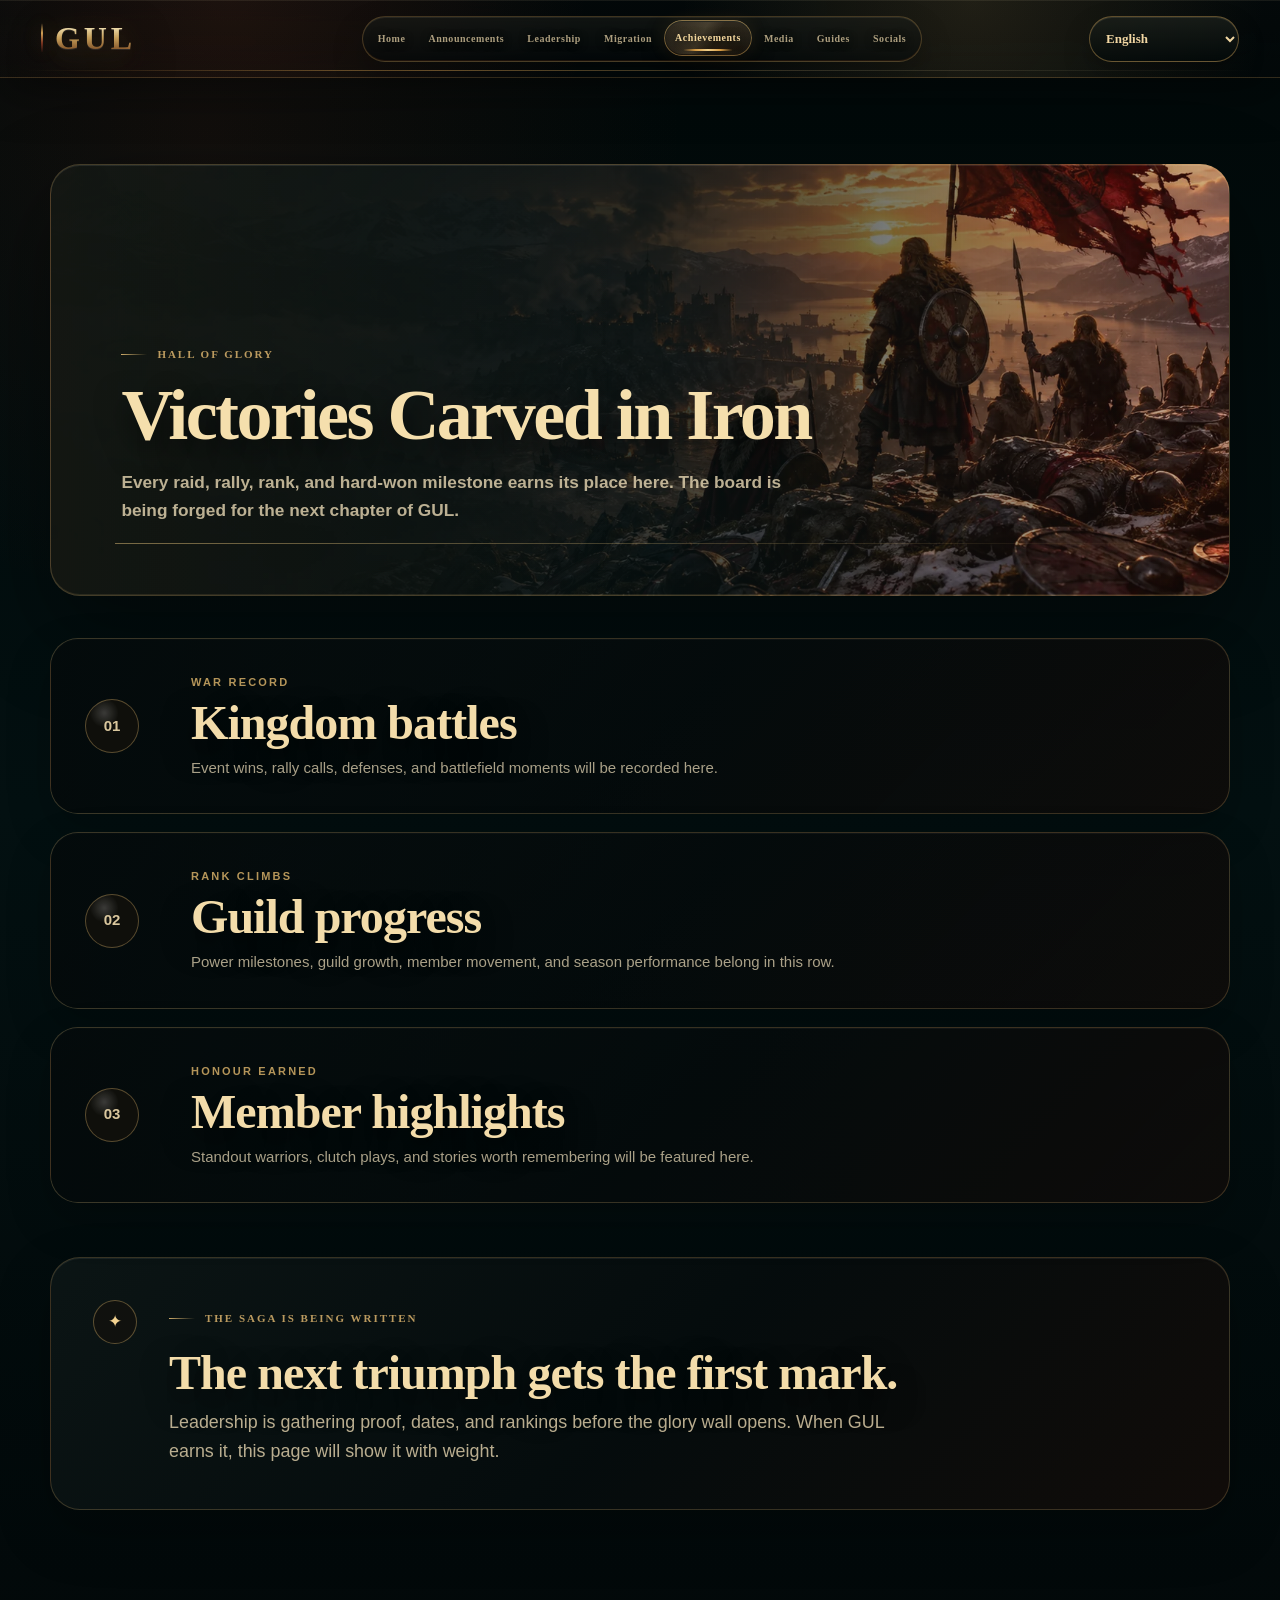
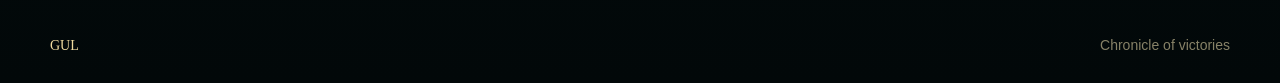
==== achievements.html @ 48e43431 "Stabilize mobile homepage hero" ====
<!doctype html>
<html lang="ru">
  <head>
    <meta charset="utf-8">
    <meta name="viewport" content="width=device-width, initial-scale=1">
    <meta name="description" content="Победы, рекорды, сезонные результаты и важные даты гильдии Viking Rise.">
    <meta property="og:title" content="Achievements | GUL">
    <meta property="og:description" content="Победы, рекорды, сезонные результаты и важные даты гильдии Viking Rise.">
    <meta property="og:type" content="website">
    <meta property="og:image" content="assets/hero-viking-guild.webp">
    <title>Achievements | GUL</title>
    <link rel="icon" type="image/png" href="assets/guild-logo-source.webp">
    <link rel="stylesheet" href="styles.css?stableMobileHero=1791286201">
  <link rel="preload" as="image" href="assets/section-achievements.webp" fetchpriority="high"><link rel="stylesheet" href="desktop-performance.css"></head>
  <body class="achievements-page"><div class="scene-loading" role="status" aria-label="Loading"><div class="loading-toast" aria-hidden="true"><div class="toast-mug mug-left"><img src="assets/viking-tankard.webp" alt="" width="100" height="100"></div><div class="toast-mug mug-right"><img src="assets/viking-tankard.webp" alt="" width="100" height="100"></div><div class="toast-foam"><i></i><i></i><i></i><i></i></div></div><strong>Pouring the ale.</strong><span class="loading-quip">Saving you a seat.</span><span class="loading-small">Preparing the hall for your arrival</span></div>
    <header class="site-header">
      <a class="brand" href="index.html"><span><strong>GUL</strong><small>Together further</small></span></a>
      <nav class="top-nav" aria-label="Основная навигация">
        <a href="index.html">Home</a>
        <a href="migration.html">Migration</a>
        <a class="active" href="achievements.html">Achievements</a>
        <a href="media.html">Media</a>
        <a href="guides.html">Guides</a>
        <a href="kingdom.html">Leadership</a>
        <a href="contacts.html">Socials</a>
      </nav>
    </header>
    <main class="page achievements-overhaul">
      <section class="achievements-hero" aria-labelledby="achievements-title">
        <div class="achievements-hero-copy">
          <span class="achievements-kicker">Hall of Glory</span>
          <h1 id="achievements-title">Victories Carved in Iron</h1>
          <p>Every raid, rally, rank, and hard-won milestone earns its place here. The board is being forged for the next chapter of GUL.</p>
        </div>
      </section>

      <section class="achievements-ledger" aria-label="Achievement categories">
        <article class="achievement-panel panel-war">
          <span class="panel-mark">01</span>
          <div>
            <p>War record</p>
            <h2>Kingdom battles</h2>
            <span>Event wins, rally calls, defenses, and battlefield moments will be recorded here.</span>
          </div>
        </article>
        <article class="achievement-panel panel-rank">
          <span class="panel-mark">02</span>
          <div>
            <p>Rank climbs</p>
            <h2>Guild progress</h2>
            <span>Power milestones, guild growth, member movement, and season performance belong in this row.</span>
          </div>
        </article>
        <article class="achievement-panel panel-honor">
          <span class="panel-mark">03</span>
          <div>
            <p>Honour earned</p>
            <h2>Member highlights</h2>
            <span>Standout warriors, clutch plays, and stories worth remembering will be featured here.</span>
          </div>
        </article>
      </section>

      <section class="achievements-coming-soon">
        <span class="glory-seal" aria-hidden="true">✦</span>
        <div>
          <p class="achievements-kicker">The saga is being written</p>
          <h2>The next triumph gets the first mark.</h2>
          <p>Leadership is gathering proof, dates, and rankings before the glory wall opens. When GUL earns it, this page will show it with weight.</p>
        </div>
      </section>
    </main>
    <footer class="site-footer"><span>GUL</span><span>Летопись побед</span></footer>
    <script src="languages.js"></script><script src="script.js?sitewideMobile=1791261601"></script>
  <script src="page-transitions.js"></script><script src="background-preload.js"></script></body>
</html>
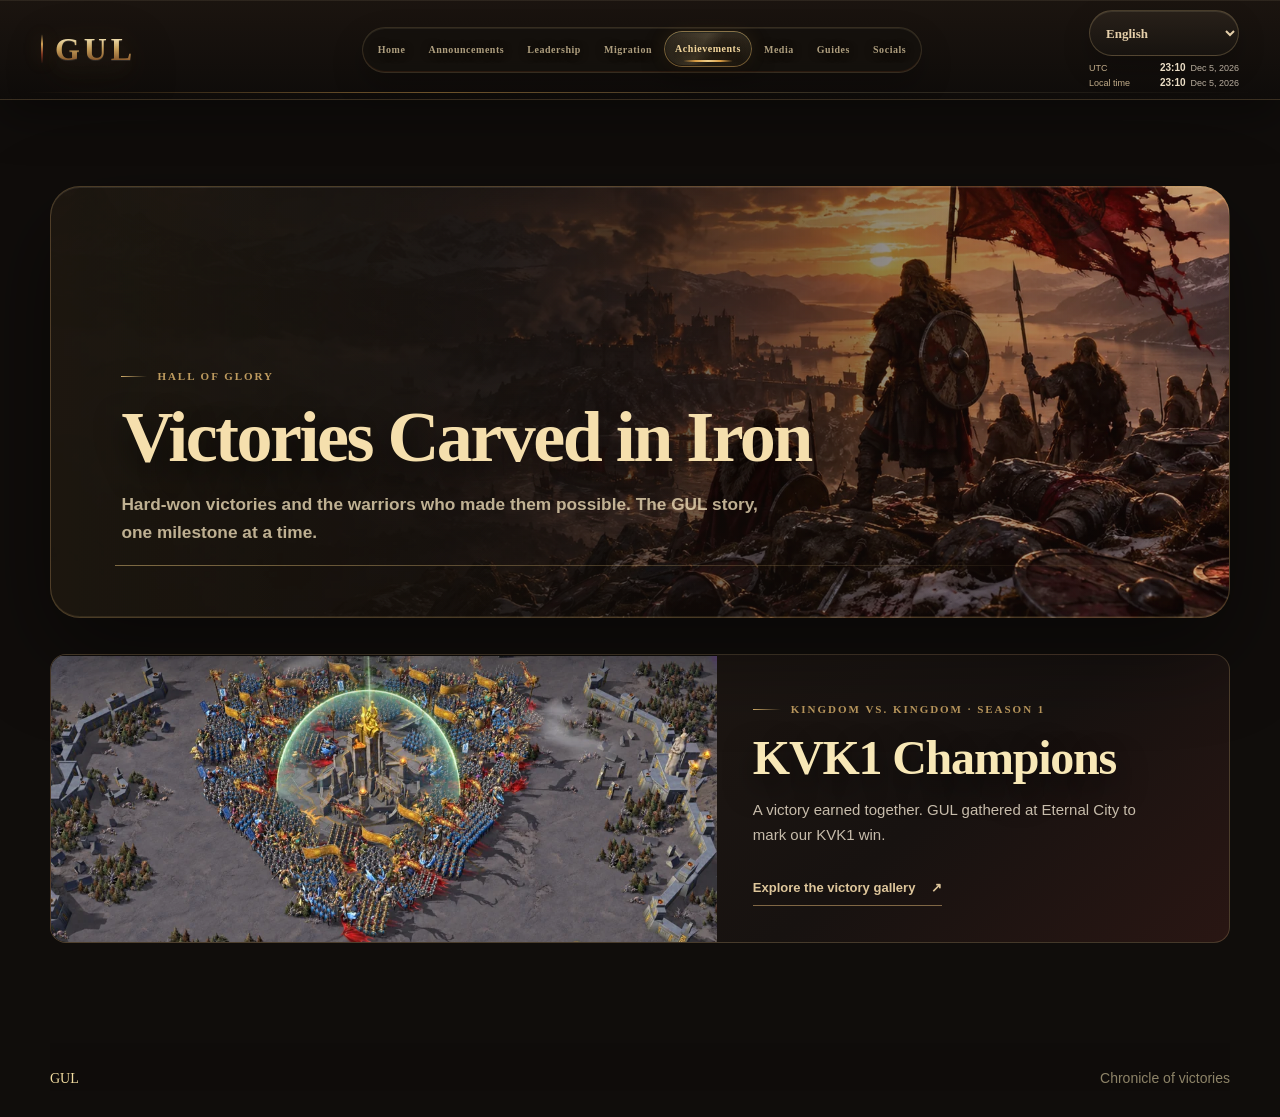
==== commit c4b51beb: "Add structured guides, KVK1 gallery, and refined guild interface" ====
--- a/achievements.html
+++ b/achievements.html
@@ -1,97 +1,52 @@
-<!doctype html>
-<html lang="ru">
-  <head>
-    <meta charset="utf-8">
-    <meta name="viewport" content="width=device-width, initial-scale=1">
-    <meta name="description" content="Победы, рекорды, сезонные результаты и важные даты гильдии Viking Rise.">
-    <meta property="og:title" content="Achievements | GUL">
-    <meta property="og:description" content="Победы, рекорды, сезонные результаты и важные даты гильдии Viking Rise.">
-    <meta property="og:type" content="website">
-    <meta property="og:image" content="assets/hero-viking-guild.webp">
-    <title>Achievements | GUL</title>
-    <link rel="icon" type="image/png" href="assets/guild-logo-source.webp">
-    <link rel="stylesheet" href="styles.css?stableMobileHero=1791286201">
-  <link rel="preload" as="image" href="assets/section-achievements.webp" fetchpriority="high"><link rel="stylesheet" href="desktop-performance.css"></head>
-  <body class="achievements-page"><div class="scene-loading" role="status" aria-label="Loading"><div class="loading-toast" aria-hidden="true"><div class="toast-mug mug-left"><img src="assets/viking-tankard.webp" alt="" width="100" height="100"></div><div class="toast-mug mug-right"><img src="assets/viking-tankard.webp" alt="" width="100" height="100"></div><div class="toast-foam"><i></i><i></i><i></i><i></i></div></div><strong>Pouring the ale.</strong><span class="loading-quip">Saving you a seat.</span><span class="loading-small">Preparing the hall for your arrival</span></div>
-    <header class="site-header">
-      <a class="brand" href="index.html"><span><strong>GUL</strong><small>Together further</small></span></a>
-      <nav class="top-nav" aria-label="Основная навигация">
-        <a href="index.html">Home</a>
-        <a href="migration.html">Migration</a>
-        <a class="active" href="achievements.html">Achievements</a>
-        <a href="media.html">Media</a>
-        <a href="guides.html">Guides</a>
-        <a href="kingdom.html">Leadership</a>
-        <a href="contacts.html">Socials</a>
-      </nav>
-    </header>
-    <main class="page achievements-overhaul">
-      <section class="achievements-hero" aria-labelledby="achievements-title">
-        <div class="achievements-hero-copy">
-          <span class="achievements-kicker">Hall of Glory</span>
-          <h1 id="achievements-title">Victories Carved in Iron</h1>
-          <p>Every raid, rally, rank, and hard-won milestone earns its place here. The board is being forged for the next chapter of GUL.</p>
-        </div>
-      </section>
-
-      <section class="achievements-ledger" aria-label="Achievement categories">
-        <article class="achievement-panel panel-war">
-          <span class="panel-mark">01</span>
-          <div>
-            <p>War record</p>
-            <h2>Kingdom battles</h2>
-            <span>Event wins, rally calls, defenses, and battlefield moments will be recorded here.</span>
-          </div>
-        </article>
-        <article class="achievement-panel panel-rank">
-          <span class="panel-mark">02</span>
-          <div>
-            <p>Rank climbs</p>
-            <h2>Guild progress</h2>
-            <span>Power milestones, guild growth, member movement, and season performance belong in this row.</span>
-          </div>
-        </article>
-        <article class="achievement-panel panel-honor">
-          <span class="panel-mark">03</span>
-          <div>
-            <p>Honour earned</p>
-            <h2>Member highlights</h2>
-            <span>Standout warriors, clutch plays, and stories worth remembering will be featured here.</span>
-          </div>
-        </article>
-      </section>
-
-      <section class="achievements-coming-soon">
-        <span class="glory-seal" aria-hidden="true">✦</span>
-        <div>
-          <p class="achievements-kicker">The saga is being written</p>
-          <h2>The next triumph gets the first mark.</h2>
-          <p>Leadership is gathering proof, dates, and rankings before the glory wall opens. When GUL earns it, this page will show it with weight.</p>
-        </div>
-      </section>
-    </main>
-    <footer class="site-footer"><span>GUL</span><span>Летопись побед</span></footer>
-    <script src="languages.js"></script><script src="script.js?sitewideMobile=1791261601"></script>
-  <script src="page-transitions.js"></script><script src="background-preload.js"></script></body>
-</html>
-
-
-
-
-
-
-
-
-
-
-
-
-
-
-
-
-
-
-
-
-
+<!doctype html>
+<html lang="ru">
+  <head>
+    <meta charset="utf-8">
+    <meta name="viewport" content="width=device-width, initial-scale=1">
+    <meta name="description" content="Победы, рекорды, сезонные результаты и важные даты гильдии Viking Rise.">
+    <meta property="og:title" content="Achievements | GUL">
+    <meta property="og:description" content="Победы, рекорды, сезонные результаты и важные даты гильдии Viking Rise.">
+    <meta property="og:type" content="website">
+    <meta property="og:image" content="assets/hero-viking-guild.webp">
+    <title>Achievements | GUL</title>
+    <link rel="icon" type="image/png" href="assets/guild-logo-source.webp">
+    <link rel="stylesheet" href="styles.css?finalHallLogo=1791290001">
+  <link rel="preload" as="image" href="assets/section-achievements.webp" fetchpriority="high"><link rel="stylesheet" href="desktop-performance.css">
+    <link rel="stylesheet" href="guild-clock-top.css?v=20261107">
+    <link rel="stylesheet" href="brand-theme.css?v=20261107">
+    <link rel="stylesheet" href="section-layout.css?v=20261107">
+    <link rel="stylesheet" href="victory-gallery.css?v=1">
+  </head>
+  <body class="achievements-page"><div class="scene-loading" role="status" aria-label="Loading"><div class="loading-toast" aria-hidden="true"><div class="toast-mug mug-left"><img src="assets/viking-tankard.webp" alt="" width="100" height="100"></div><div class="toast-mug mug-right"><img src="assets/viking-tankard.webp" alt="" width="100" height="100"></div><div class="toast-foam"><i></i><i></i><i></i><i></i></div></div><strong>Pouring the ale.</strong><span class="loading-quip">Saving you a seat.</span><span class="loading-small">Preparing the hall for your arrival</span></div>
+    <header class="site-header">
+      <a class="brand" href="index.html"><span><strong>GUL</strong><small>Together further</small></span></a>
+      <nav class="top-nav" aria-label="Основная навигация">
+        <a href="index.html">Home</a>
+        <a href="migration.html">Migration</a>
+        <a class="active" href="achievements.html">Achievements</a>
+        <a href="media.html">Media</a>
+        <a href="guides.html">Guides</a>
+        <a href="kingdom.html">Leadership</a>
+        <a href="contacts.html">Socials</a>
+      </nav>
+    </header>
+    <main class="page achievements-overhaul">
+      <section class="achievements-hero" aria-labelledby="achievements-title">
+        <div class="achievements-hero-copy">
+          <span class="achievements-kicker">Hall of Glory</span>
+          <h1 id="achievements-title">Victories Carved in Iron</h1>
+          <p>Hard-won victories and the warriors who made them possible. The GUL story, one milestone at a time.</p>
+        </div>
+      </section>
+
+      <section class="victory-achievement" id="kvk1" aria-labelledby="kvk-achievement-title">
+        <a class="victory-achievement-photo" href="media.html?album=kvk1#kvk1" aria-label="View the KVK1 victory gallery"><img src="assets/kvk1/team-05-preview.webp" alt="GUL troops gathered around Eternal City after their KVK1 win" loading="lazy" decoding="async"></a>
+        <div class="victory-achievement-copy"><span class="page-kicker">Kingdom vs. Kingdom · Season 1</span><h2 id="kvk-achievement-title">KVK1 Champions</h2><p>A victory earned together. GUL gathered at Eternal City to mark our KVK1 win.</p><a class="victory-text-link" href="media.html?album=kvk1#kvk1">Explore the victory gallery <span aria-hidden="true">↗</span></a></div>
+      </section>
+    </main>
+    <footer class="site-footer"><span>GUL</span><span>Летопись побед</span></footer>
+    <script src="languages.js"></script><script src="script.js?sitewideMobile=1791261601"></script>
+  <script src="page-transitions.js"></script><script src="background-preload.js"></script>
+    <script src="guild-clock-top.js?v=20261107" defer></script>
+  </body>
+</html>
--- a/styles.css
+++ b/styles.css
@@ -13531,4 +13531,446 @@
     top: 78% !important;
     width: min(66vw, 225px) !important;
   }
-}+}
+/* preview corrected hall mobile hero */
+@media (max-width: 760px) {
+  body.home-overhaul .harbor-hero,
+  body.home-overhaul .hero.harbor-hero,
+  body.home-overhaul:has(.harbor-hero) .hero.harbor-hero {
+    position: relative !important;
+    min-height: calc(100dvh - 132px) !important;
+    height: calc(100dvh - 132px) !important;
+    display: block !important;
+    padding: 0 !important;
+    overflow: hidden !important;
+    border-radius: 0 !important;
+    background-image:
+      linear-gradient(180deg, rgba(5, 8, 8, .06), rgba(5, 8, 8, .18) 42%, rgba(5, 8, 8, .78) 76%, rgba(5, 8, 8, .98)),
+      url("assets/leader-throne.webp") !important;
+    background-size: cover, cover !important;
+    background-position: center top, center top !important;
+    background-repeat: no-repeat !important;
+    background-color: #020707 !important;
+  }
+  body.home-overhaul .harbor-hero::before,
+  body.home-overhaul .hero.harbor-hero::before,
+  body.home-overhaul:has(.harbor-hero) .hero.harbor-hero::before {
+    content: "" !important;
+    position: absolute !important;
+    z-index: 1 !important;
+    left: 50% !important;
+    top: 30% !important;
+    width: min(82vw, 340px) !important;
+    aspect-ratio: 1 / 1 !important;
+    transform: translate(-50%, -50%) !important;
+    display: block !important;
+    background: url("assets/guild-logo-cutout.webp") center / contain no-repeat !important;
+    filter: drop-shadow(0 18px 28px rgba(0,0,0,.65)) !important;
+    opacity: .96 !important;
+    pointer-events: none !important;
+  }
+  body.home-overhaul .harbor-hero::after,
+  body.home-overhaul .hero.harbor-hero::after,
+  body.home-overhaul:has(.harbor-hero) .hero.harbor-hero::after {
+    display: none !important;
+  }
+  body.home-overhaul .harbor-hero .harbor-scene,
+  body.home-overhaul .harbor-hero .hero-content {
+    display: none !important;
+  }
+  body.home-overhaul .home-welcome-line {
+    position: absolute !important;
+    z-index: 2 !important;
+    left: 50% !important;
+    top: 57% !important;
+    width: min(84vw, 340px) !important;
+    transform: translateX(-50%) !important;
+    margin: 0 !important;
+    padding: 0 !important;
+    text-align: center !important;
+    background: transparent !important;
+    border: 0 !important;
+    box-shadow: none !important;
+  }
+  body.home-overhaul .home-welcome-line strong {
+    display: block !important;
+    max-width: 12ch !important;
+    margin: 0 auto 7px !important;
+    font-size: clamp(25px, 7.2vw, 34px) !important;
+    line-height: .94 !important;
+    letter-spacing: .02em !important;
+    text-shadow: 0 10px 24px rgba(0,0,0,.82) !important;
+  }
+  body.home-overhaul .home-welcome-line span {
+    display: block !important;
+    max-width: 30ch !important;
+    margin: 0 auto !important;
+    font-size: 10px !important;
+    line-height: 1.32 !important;
+    letter-spacing: .10em !important;
+    text-shadow: 0 8px 18px rgba(0,0,0,.82) !important;
+  }
+  body.home-overhaul .home-scroll-cue {
+    position: absolute !important;
+    z-index: 3 !important;
+    left: 50% !important;
+    top: 74% !important;
+    width: min(58vw, 215px) !important;
+    min-height: 62px !important;
+    transform: translateX(-50%) !important;
+    margin: 0 !important;
+    display: grid !important;
+    place-items: center !important;
+    border-radius: 24px !important;
+    background: rgba(5, 12, 12, .58) !important;
+    border: 1px solid rgba(216,174,88,.34) !important;
+    backdrop-filter: blur(6px) !important;
+  }
+  body.home-overhaul .home-scroll-cue span {
+    display: block !important;
+    font-size: 10px !important;
+    letter-spacing: .16em !important;
+    text-align: center !important;
+  }
+}
+@media (max-width: 430px) {
+  body.home-overhaul .harbor-hero,
+  body.home-overhaul .hero.harbor-hero,
+  body.home-overhaul:has(.harbor-hero) .hero.harbor-hero {
+    min-height: calc(100dvh - 128px) !important;
+    height: calc(100dvh - 128px) !important;
+    background-position: center top, center top !important;
+  }
+  body.home-overhaul .harbor-hero::before,
+  body.home-overhaul .hero.harbor-hero::before,
+  body.home-overhaul:has(.harbor-hero) .hero.harbor-hero::before {
+    top: 30% !important;
+    width: min(86vw, 320px) !important;
+  }
+  body.home-overhaul .home-welcome-line {
+    top: 57% !important;
+  }
+  body.home-overhaul .home-welcome-line strong {
+    font-size: clamp(24px, 6.8vw, 31px) !important;
+  }
+  body.home-overhaul .home-scroll-cue {
+    top: 74.5% !important;
+    width: min(62vw, 210px) !important;
+  }
+}
+/* preview final hall logo mobile layout */
+@media (max-width: 760px) {
+  body.home-overhaul .harbor-hero,
+  body.home-overhaul .hero.harbor-hero,
+  body.home-overhaul:has(.harbor-hero) .hero.harbor-hero {
+    position: relative !important;
+    height: calc(100dvh - 132px) !important;
+    min-height: calc(100dvh - 132px) !important;
+    display: block !important;
+    padding: 0 !important;
+    overflow: hidden !important;
+    border-radius: 0 !important;
+    background-image:
+      linear-gradient(180deg, rgba(4,7,7,.04), rgba(4,7,7,.12) 42%, rgba(4,7,7,.70) 72%, rgba(4,7,7,.98) 100%),
+      url("assets/leader-throne.webp") !important;
+    background-size: cover, cover !important;
+    background-position: center top, center top !important;
+    background-repeat: no-repeat !important;
+    background-color: #020707 !important;
+  }
+  body.home-overhaul .harbor-hero::before,
+  body.home-overhaul .harbor-hero::after,
+  body.home-overhaul .hero.harbor-hero::before,
+  body.home-overhaul .hero.harbor-hero::after,
+  body.home-overhaul:has(.harbor-hero) .hero.harbor-hero::before,
+  body.home-overhaul:has(.harbor-hero) .hero.harbor-hero::after {
+    display: none !important;
+  }
+  body.home-overhaul .harbor-hero .harbor-scene {
+    display: none !important;
+  }
+  body.home-overhaul .harbor-hero .hero-content,
+  body.home-overhaul:has(.harbor-hero) .hero-content {
+    display: block !important;
+    position: absolute !important;
+    z-index: 2 !important;
+    left: 50% !important;
+    top: 30% !important;
+    width: min(88vw, 360px) !important;
+    max-width: 360px !important;
+    transform: translate(-50%, -50%) !important;
+    margin: 0 !important;
+    padding: 0 !important;
+    background: transparent !important;
+    border: 0 !important;
+    box-shadow: none !important;
+    backdrop-filter: none !important;
+  }
+  body.home-overhaul .home-crest-mark,
+  body.home-overhaul .home-crest-mark.cinematic-home-mark {
+    display: block !important;
+    width: 100% !important;
+    margin: 0 auto !important;
+    padding: 0 !important;
+    background: transparent !important;
+    border: 0 !important;
+    box-shadow: none !important;
+  }
+  body.home-overhaul .home-crest-mark::before,
+  body.home-overhaul .home-crest-mark::after,
+  body.home-overhaul .home-crest-mark.cinematic-home-mark::before,
+  body.home-overhaul .home-crest-mark.cinematic-home-mark::after {
+    display: none !important;
+  }
+  body.home-overhaul .home-crest-mark img,
+  body.home-overhaul .home-crest-mark.cinematic-home-mark img {
+    display: block !important;
+    width: 100% !important;
+    height: auto !important;
+    object-fit: contain !important;
+    filter: drop-shadow(0 18px 28px rgba(0,0,0,.68)) !important;
+  }
+  body.home-overhaul .harbor-hero .hero-actions,
+  body.home-overhaul:has(.harbor-hero) .hero-actions {
+    display: none !important;
+  }
+  body.home-overhaul .home-welcome-line {
+    position: absolute !important;
+    z-index: 3 !important;
+    left: 50% !important;
+    top: 58% !important;
+    width: min(84vw, 340px) !important;
+    transform: translateX(-50%) !important;
+    margin: 0 !important;
+    padding: 0 !important;
+    text-align: center !important;
+    background: transparent !important;
+    border: 0 !important;
+    box-shadow: none !important;
+  }
+  body.home-overhaul .home-welcome-line strong {
+    display: block !important;
+    max-width: 12ch !important;
+    margin: 0 auto 8px !important;
+    font-size: clamp(24px, 7vw, 33px) !important;
+    line-height: .94 !important;
+    letter-spacing: .02em !important;
+    text-shadow: 0 10px 24px rgba(0,0,0,.84) !important;
+  }
+  body.home-overhaul .home-welcome-line span {
+    display: block !important;
+    max-width: 31ch !important;
+    margin: 0 auto !important;
+    font-size: 10px !important;
+    line-height: 1.35 !important;
+    letter-spacing: .10em !important;
+    text-shadow: 0 8px 18px rgba(0,0,0,.84) !important;
+  }
+  body.home-overhaul .home-scroll-cue {
+    position: absolute !important;
+    z-index: 4 !important;
+    left: 50% !important;
+    top: 78% !important;
+    width: min(58vw, 220px) !important;
+    min-height: 62px !important;
+    transform: translateX(-50%) !important;
+    margin: 0 !important;
+    display: grid !important;
+    place-items: center !important;
+    border-radius: 24px !important;
+    background: rgba(5, 12, 12, .58) !important;
+    border: 1px solid rgba(216,174,88,.34) !important;
+    backdrop-filter: blur(6px) !important;
+  }
+  body.home-overhaul .home-scroll-cue span {
+    display: block !important;
+    font-size: 10px !important;
+    letter-spacing: .16em !important;
+    text-align: center !important;
+  }
+}
+@media (max-width: 430px) {
+  body.home-overhaul .harbor-hero,
+  body.home-overhaul .hero.harbor-hero,
+  body.home-overhaul:has(.harbor-hero) .hero.harbor-hero {
+    height: calc(100dvh - 128px) !important;
+    min-height: calc(100dvh - 128px) !important;
+    background-position: center top, center top !important;
+  }
+  body.home-overhaul .harbor-hero .hero-content,
+  body.home-overhaul:has(.harbor-hero) .hero-content {
+    top: 30% !important;
+    width: min(90vw, 345px) !important;
+  }
+  body.home-overhaul .home-welcome-line {
+    top: 58.5% !important;
+  }
+  body.home-overhaul .home-welcome-line strong {
+    font-size: clamp(23px, 6.6vw, 30px) !important;
+    margin-bottom: 7px !important;
+  }
+  body.home-overhaul .home-welcome-line span {
+    font-size: 9.5px !important;
+  }
+  body.home-overhaul .home-scroll-cue {
+    top: 79% !important;
+    width: min(62vw, 215px) !important;
+  }
+}
+/* preview welcome warriors mobile spacing */
+@media (max-width: 760px) {
+  body.home-overhaul .harbor-hero .hero-content,
+  body.home-overhaul:has(.harbor-hero) .hero-content {
+    top: 27% !important;
+    width: min(82vw, 330px) !important;
+    max-width: 330px !important;
+  }
+
+  body.home-overhaul .home-welcome-line {
+    top: 57% !important;
+    width: min(82vw, 330px) !important;
+  }
+
+  body.home-overhaul .home-welcome-line strong {
+    max-width: 13ch !important;
+    margin-bottom: 9px !important;
+    font-size: clamp(22px, 6.2vw, 29px) !important;
+    line-height: 1 !important;
+    letter-spacing: .025em !important;
+  }
+
+  body.home-overhaul .home-welcome-line span {
+    max-width: 29ch !important;
+    font-size: 9.5px !important;
+    line-height: 1.42 !important;
+    letter-spacing: .075em !important;
+  }
+
+  body.home-overhaul .home-scroll-cue {
+    top: auto !important;
+    bottom: clamp(24px, 5.8vh, 48px) !important;
+    width: min(58vw, 210px) !important;
+    min-height: 58px !important;
+    display: grid !important;
+    place-items: center !important;
+    padding: 10px 18px !important;
+  }
+
+  body.home-overhaul .home-scroll-cue span {
+    font-size: 10px !important;
+    letter-spacing: .18em !important;
+    line-height: 1 !important;
+  }
+}
+
+@media (max-width: 430px) {
+  body.home-overhaul .harbor-hero .hero-content,
+  body.home-overhaul:has(.harbor-hero) .hero-content {
+    top: 26.5% !important;
+    width: min(84vw, 320px) !important;
+  }
+
+  body.home-overhaul .home-welcome-line {
+    top: 56.5% !important;
+  }
+
+  body.home-overhaul .home-welcome-line strong {
+    font-size: clamp(21px, 5.9vw, 27px) !important;
+  }
+
+  body.home-overhaul .home-welcome-line span {
+    font-size: 9px !important;
+    max-width: 28ch !important;
+  }
+
+  body.home-overhaul .home-scroll-cue {
+    bottom: clamp(22px, 5vh, 42px) !important;
+    width: min(60vw, 205px) !important;
+    min-height: 56px !important;
+  }
+}
+
+/* preview text-only enter hall rune */
+@media (max-width: 760px) {
+  body.home-overhaul .home-scroll-cue {
+    top: auto !important;
+    bottom: clamp(24px, 5.6vh, 46px) !important;
+    width: auto !important;
+    min-width: 0 !important;
+    min-height: 0 !important;
+    display: inline-grid !important;
+    place-items: center !important;
+    gap: 10px !important;
+    padding: 0 !important;
+    color: #f7e6b8 !important;
+    border: 0 !important;
+    border-radius: 0 !important;
+    background: transparent !important;
+    box-shadow: none !important;
+    outline: 0 !important;
+    backdrop-filter: none !important;
+    -webkit-backdrop-filter: none !important;
+    text-decoration: none !important;
+  }
+
+  body.home-overhaul .home-scroll-cue::before,
+  body.home-overhaul .home-scroll-cue::after {
+    content: "" !important;
+    display: block !important;
+    pointer-events: none !important;
+  }
+
+  body.home-overhaul .home-scroll-cue::before {
+    width: 92px !important;
+    height: 1px !important;
+    background: linear-gradient(90deg, transparent, rgba(247, 222, 150, .78), transparent) !important;
+    animation: enterHallRunePulse 1.7s ease-in-out infinite !important;
+  }
+
+  body.home-overhaul .home-scroll-cue span {
+    display: block !important;
+    color: #f7e6b8 !important;
+    font-size: 11px !important;
+    font-weight: 900 !important;
+    letter-spacing: .22em !important;
+    line-height: 1 !important;
+    text-align: center !important;
+    text-transform: uppercase !important;
+    text-shadow: 0 0 14px rgba(246, 199, 91, .28), 0 8px 18px rgba(0,0,0,.85) !important;
+  }
+
+  body.home-overhaul .home-scroll-cue i {
+    display: block !important;
+    width: 34px !important;
+    height: 34px !important;
+    margin: 0 auto !important;
+    border: 1px solid rgba(247, 222, 150, .38) !important;
+    border-radius: 50% !important;
+    background: radial-gradient(circle, rgba(247, 222, 150, .28), rgba(247, 222, 150, .04) 54%, transparent 68%) !important;
+    box-shadow: 0 0 18px rgba(246, 199, 91, .2), inset 0 0 14px rgba(246, 199, 91, .16) !important;
+    animation: enterHallRuneBlink 1.2s ease-in-out infinite !important;
+  }
+
+  body.home-overhaul .home-scroll-cue i::before {
+    content: "ᚱ" !important;
+    display: grid !important;
+    place-items: center !important;
+    width: 100% !important;
+    height: 100% !important;
+    color: #f7df96 !important;
+    font-family: var(--font-display) !important;
+    font-size: 18px !important;
+    line-height: 1 !important;
+    text-shadow: 0 0 12px rgba(246, 199, 91, .48) !important;
+  }
+}
+
+@keyframes enterHallRuneBlink {
+  0%, 100% { opacity: .46; transform: scale(.96); }
+  50% { opacity: 1; transform: scale(1.05); }
+}
+
+@keyframes enterHallRunePulse {
+  0%, 100% { opacity: .28; transform: scaleX(.72); }
+  50% { opacity: .92; transform: scaleX(1); }
+}
--- a/guild-clock-top.css
+++ b/guild-clock-top.css
@@ -0,0 +1,8 @@
+body:not(.language-gate) .site-header .language-switcher { display:flex !important; flex-direction:column !important; gap:6px !important; align-items:stretch; }
+.site-header .guild-clock { position:relative; width:100%; padding:0; margin:0; color:#e4d3b4; background:none; border:0; box-shadow:none; }
+.guild-clock-inner,.guild-clock-times { display:grid; width:100%; gap:3px; padding:0; margin:0; border:0; background:none; box-shadow:none; }
+.guild-clock-face { display:grid; grid-template-columns:1fr auto auto; gap:5px; align-items:baseline; }
+.guild-clock-label { color:#c2ad8a; font:500 9px "Segoe UI",Arial,sans-serif; white-space:nowrap; }
+.guild-clock-face [data-clock-value] { font:600 10px "Segoe UI",Arial,sans-serif; font-variant-numeric:tabular-nums; color:#ecdfc7; line-height:1.2; }
+.guild-clock-face .guild-clock-date { font:9px "Segoe UI",Arial,sans-serif; color:#b8ad9e; white-space:nowrap; }
+@media(max-width:600px) { .site-header .guild-clock { min-width:150px; } }
--- a/brand-theme.css
+++ b/brand-theme.css
@@ -0,0 +1,47 @@
+/* The hall sets the palette: smoke-dark timber, aged gold, and a quiet red undertone. */
+:root { --night:#100d0b; --deep:#1c1511; --panel:rgba(29,22,18,.94); --panel-solid:#211914; --line:rgba(194,164,113,.17); --line-strong:rgba(205,176,126,.36); --gold:#c2a16a; --gold-soft:#e5d0a6; }
+body { isolation:isolate; }
+body:not(.has-language-gate),body.home-overhaul:not(.has-language-gate) { background:#100d0b !important; background-color:#100d0b !important; }
+body:not(.has-language-gate)::before { background:url("assets/leader-throne.webp") center 35% / cover no-repeat !important; opacity:.27 !important; filter:saturate(.45) blur(5px) !important; transform:scale(1.03); }
+body:not(.has-language-gate)::after { background:radial-gradient(ellipse at 85% 5%,rgba(91,34,29,.14),transparent 52%),linear-gradient(90deg,rgba(13,10,8,.86),rgba(13,10,8,.65) 50%,rgba(13,10,8,.88)) !important; }
+body:not(.language-gate) .site-header { background:linear-gradient(180deg,rgba(28,21,16,.97),rgba(15,12,10,.97)) !important; border-color:rgba(197,169,117,.18) !important; backdrop-filter:blur(16px); }
+body:not(.language-gate) .top-nav { background:rgba(21,17,14,.85) !important; border-color:rgba(197,169,117,.19) !important; }
+body:not(.language-gate) .site-header select { background:linear-gradient(180deg,#282019,#17130f) !important; border-color:rgba(197,169,117,.28) !important; color:#e5cfaa !important; }
+body:not(.language-gate) .site-header select option { background:#1c1712; color:#e5cfaa; }
+body .site-footer { background:rgba(15,12,10,.8) !important; border-color:rgba(197,169,117,.13) !important; }
+.guide-hub,.guide-detail { --guide-surface:#1b1511; --guide-border:rgba(190,157,105,.2); --guide-text:#e9e2d8; --guide-muted:#bcb3a6; --guide-accent:#ddc79f; }
+body .guide-hub .hub-category { background:linear-gradient(140deg,rgba(47,35,25,.75),rgba(23,18,15,.96) 65%,rgba(47,23,21,.6)); border-color:rgba(197,169,117,.2); border-top-color:rgba(218,191,143,.3); border-radius:8px; box-shadow:inset 0 1px 0 rgba(255,236,194,.035),0 8px 24px rgba(10,7,5,.18); }
+body .guide-hub .hub-category:hover,body .guide-hub .hub-category[aria-expanded="true"] { background:linear-gradient(140deg,rgba(57,42,28,.82),rgba(28,21,17,.97) 65%,rgba(56,27,23,.68)); border-color:rgba(205,173,116,.48); }
+body .guide-hub .hub-category strong { font-size:22px; font-weight:600; letter-spacing:.005em; }
+body .guide-hub .hub-category .category-arrow { color:#aa8d5f; font-size:24px; }
+body .guide-hub .hub-heading { display:block !important; width:auto !important; padding:0 !important; background:none !important; }
+body .guide-hub .hub-heading p { font-size:16px; }
+body .guide-detail .guide-article { background:linear-gradient(140deg,rgba(31,24,18,.97),rgba(20,16,13,.97)); border-top-color:rgba(218,191,143,.24); box-shadow:0 16px 48px rgba(9,6,4,.18); }
+body .guide-detail .guide-image-card,body .guide-detail .build-card { background:linear-gradient(135deg,#261d16,#191410); border-color:rgba(194,164,113,.21); }
+body .guide-detail .guide-stats,body .guide-detail .guide-calculator-result { background:linear-gradient(140deg,#30231a,#1b1511); border-color:rgba(194,164,113,.3); }
+body .guide-hub .guide-field input,body .guide-detail .guide-field input,body .guide-detail .guide-field select { background:rgba(17,14,11,.85); border-color:rgba(190,163,117,.36); color:#e9e0d2; box-shadow:inset 0 1px 4px rgba(7,5,3,.24); }
+body .guide-detail .guide-field option { background:#1c1712; }
+body .guide-detail .guide-table thead th { background:#30251c; }
+body .guide-detail .guide-table tbody th,body .guide-detail .guide-table td { border-color:rgba(190,157,105,.17); }
+body .guide-detail .guide-button,body .guide-hub .guide-button,.guide-image-viewer .guide-button { background:linear-gradient(180deg,#382b1d,#261d16); border-color:rgba(194,164,113,.48); color:#e7d2ab; }
+body .guide-detail .guide-button:hover,body .guide-hub .guide-button:hover { background:#423020; }
+.guide-image-viewer { background:#1b1511; }
+body .hub-topic { border-color:rgba(194,164,113,.18); }
+body .wishlist-rating,body .gear-stat-card .gear-meta,body .build-use,body .build-card h4 { color:#c4b8a6; }
+body .guide-image-card img { background:#100d0b; }
+body .migration-panel,body .migration-application-card,body .leadership-note,body .officer-card,body .media-note,body .social-card { background-color:#211914 !important; }
+body:not(.has-language-gate) :is(.achievement-panel,.achievements-coming-soon,.migration-panel,.migration-steps,.migration-application-card,.leadership-note,.officer-card,.media-note) {
+  background:linear-gradient(140deg,rgba(43,32,23,.96),rgba(21,17,14,.98) 72%,rgba(42,21,19,.94)) !important;
+  border-color:rgba(197,169,117,.22) !important;
+  box-shadow:inset 0 1px 0 rgba(247,223,175,.035),0 12px 32px rgba(7,5,3,.16) !important;
+}
+/* Carry the hall's warm shadow treatment through every page opening. */
+body:not(.has-language-gate) :is(.announcement-hero,.leadership-hero,.migration-hero,.achievements-hero,.media-hero,.socials-hero) {
+  background:linear-gradient(90deg,rgba(16,12,9,.94),rgba(19,13,10,.68) 48%,rgba(44,19,16,.24)),var(--inner-backdrop) center / cover no-repeat !important;
+  background-color:#100d0b !important;
+}
+body:not(.has-language-gate) main.page :is(.war-dispatch,.notice-panel,.r5-command-card,.social-card,.media-tile):nth-child(n) {
+  background:linear-gradient(140deg,rgba(43,32,23,.96),rgba(21,17,14,.98) 72%,rgba(42,21,19,.94)) !important;
+  background-color:#211914 !important;
+  border-color:rgba(197,169,117,.22) !important;
+}
--- a/section-layout.css
+++ b/section-layout.css
@@ -0,0 +1,50 @@
+/* Match the established page width of Announcements, Leadership and Migration. */
+body:not(.language-gate) main.page:is(.achievements-overhaul,.media-overhaul,.guide-hub,.guide-detail,.socials-overhaul) {
+  width:min(1180px,calc(100% - 48px)) !important;
+  max-width:1180px !important;
+  margin-left:auto !important;
+  margin-right:auto !important;
+  padding-left:0 !important;
+  padding-right:0 !important;
+}
+body:not(.language-gate) :is(.achievements-overhaul,.media-overhaul,.socials-overhaul) > :is(.achievements-ledger,.media-board,.socials-grid) { margin-top:32px !important; gap:26px !important; }
+body:not(.language-gate) :is(.achievement-panel,.social-card,.media-tile) { padding:32px !important; }
+body:not(.language-gate) :is(.achievements-coming-soon,.media-note) { margin-top:32px !important; padding:28px 32px !important; }
+body:not(.language-gate) .guide-hub .guide-directory-hero {
+  position:relative;
+  display:flex !important;
+  flex-direction:column !important;
+  justify-content:center !important;
+  align-items:flex-start !important;
+  width:100% !important;
+  min-height:380px;
+  padding:clamp(36px,5vw,64px) !important;
+  margin:0 0 34px !important;
+  overflow:hidden;
+  border:1px solid rgba(197,169,117,.3);
+  border-radius:28px !important;
+  background:linear-gradient(90deg,rgba(16,12,9,.94),rgba(19,13,10,.68) 48%,rgba(22,13,10,.12)),url("assets/section-guides.webp") center / cover no-repeat !important;
+  box-shadow:inset 0 1px 0 rgba(241,218,169,.06),0 20px 54px rgba(7,5,3,.22);
+}
+body:not(.language-gate) .guide-hub .guide-directory-hero .page-kicker { margin:0 0 22px !important; }
+body:not(.language-gate) .guide-hub .guide-directory-hero h1 { max-width:760px; margin:0 0 22px !important; font-family:Georgia,"Times New Roman",serif !important; font-weight:700 !important; font-size:clamp(46px,6.1vw,76px) !important; line-height:.94 !important; letter-spacing:-.035em !important; color:#ead6ad; }
+body:not(.language-gate) .guide-hub .guide-directory-hero p { margin:0 !important; max-width:48ch; font-family:"Trebuchet MS","Segoe UI",Arial,sans-serif !important; font-size:15px !important; font-weight:650 !important; color:#ded2bd; line-height:1.6; }
+body:not(.language-gate) .guide-hub #guide-app { margin-top:0; }
+@media(max-width:900px) {
+  body:not(.language-gate) main.page:is(.achievements-overhaul,.media-overhaul,.guide-hub,.guide-detail,.socials-overhaul) { width:calc(100% - 32px) !important; }
+  body:not(.language-gate) :is(.achievement-panel,.social-card,.media-tile) { padding:26px !important; }
+}
+@media(max-width:600px) {
+  body:not(.language-gate) main.page:is(.achievements-overhaul,.media-overhaul,.guide-hub,.guide-detail,.socials-overhaul) { width:calc(100% - 28px) !important; }
+  body:not(.language-gate) .guide-hub .guide-directory-hero {
+    min-height:340px;
+    justify-content:flex-end !important;
+    padding:190px 24px 30px !important;
+    border-radius:22px !important;
+    background:linear-gradient(180deg,rgba(16,12,9,.04),rgba(16,12,9,.3) 42%,rgba(16,12,9,.96) 83%),url("assets/section-guides.webp") center top / cover no-repeat !important;
+  }
+  body:not(.language-gate) .guide-hub .guide-directory-hero .page-kicker { margin-bottom:18px !important; }
+  body:not(.language-gate) .guide-hub .guide-directory-hero h1 { font-size:36px !important; margin-bottom:18px !important; }
+  body:not(.language-gate) :is(.achievement-panel,.social-card,.media-tile) { padding:24px !important; }
+  body:not(.language-gate) :is(.achievements-coming-soon,.media-note) { padding:24px !important; }
+}
--- a/victory-gallery.css
+++ b/victory-gallery.css
@@ -0,0 +1,51 @@
+.victory-album { margin-top:48px; scroll-margin-top:110px; }
+.victory-browser { margin-top:36px; scroll-margin-top:110px; }
+body [data-media-view][hidden] { display:none !important; }
+.victory-browser > h2 { color:#ead6ad; font:700 38px Georgia,serif; margin:24px 0; }
+body .victory-collection { display:block; padding:32px; border:1px solid #80674577; border-radius:12px; background:linear-gradient(140deg,#261d16,#171210 70%,#291613); color:#ead6ad; text-decoration:none; }
+.victory-collection h2 { font:700 clamp(28px,4vw,44px)/1.1 Georgia,serif; letter-spacing:-.025em; margin:16px 0; }
+.victory-collection p { color:#c7bcab; font:15px/1.7 "Trebuchet MS",sans-serif; }
+body .victory-collection:hover { border-color:#c2a16a; }
+body .victory-album-cover { display:grid; grid-template-columns:1.4fr 1fr; gap:32px; align-items:center; padding:0; overflow:hidden; }
+.victory-album-cover img { display:block; width:100%; height:auto; }
+.victory-album-cover > div { padding:28px 28px 28px 0; }
+.victory-album > .victory-text-link { margin-bottom:24px; }
+.victory-album-heading { display:flex; justify-content:space-between; align-items:flex-end; gap:24px; margin-bottom:28px; }
+.victory-album-heading h2,.victory-achievement h2 { margin:14px 0; font:700 clamp(30px,4vw,48px)/1.04 Georgia,"Times New Roman",serif; letter-spacing:-.025em; color:#ead6ad; }
+.victory-album-heading p,.victory-achievement-copy p { margin:0; max-width:48ch; color:#c7bcab; font:15px/1.7 "Trebuchet MS","Segoe UI",sans-serif; }
+body .victory-text-link { display:inline-flex; align-items:center; gap:16px; padding:8px 0; color:#dec69b; border-bottom:1px solid #806745; font:600 13px/1.5 "Segoe UI",Arial,sans-serif; text-decoration:none; }
+body .victory-text-link:hover { color:#fff0ce; border-color:#dec69b; }
+.victory-photo-grid { display:grid; grid-template-columns:repeat(2,minmax(0,1fr)); gap:28px; }
+.victory-photo { margin:0; min-width:0; }
+.victory-photo-featured { grid-column:1 / -1; }
+.victory-photo a { position:relative; display:block; overflow:hidden; border:1px solid rgba(197,169,117,.27); border-radius:12px; background:#100d0b; }
+.victory-photo img { display:block; width:100%; height:auto; aspect-ratio:1.75; object-fit:contain; }
+.victory-photo-featured img { aspect-ratio:2.327; }
+.victory-photo-open { position:absolute; right:14px; bottom:14px; padding:7px 10px; border:1px solid #9a805255; border-radius:4px; background:#100d0be8; color:#ead6ad; font:11px "Segoe UI",Arial,sans-serif; }
+.victory-photo a:hover { border-color:#bd9a60; }
+.victory-photo a:focus-visible,.victory-text-link:focus-visible { outline:2px solid #e5c58b; outline-offset:5px; }
+.victory-photo figcaption { display:flex; justify-content:space-between; gap:16px; padding:12px 0 0; color:#d4c6ae; font:14px/1.5 "Segoe UI",Arial,sans-serif; }
+.victory-photo-number { color:#9d8a6e; font-size:11px; letter-spacing:.08em; }
+.victory-retouch-note { margin-top:28px; color:#a99a84; font:11px/1.6 "Segoe UI",Arial,sans-serif; }
+.victory-achievement { display:grid; grid-template-columns:1.3fr 1fr; margin-top:36px; border:1px solid rgba(197,169,117,.25); border-radius:16px; overflow:hidden; background:linear-gradient(140deg,#261d16,#171210 70%,#291613); scroll-margin-top:110px; }
+.victory-achievement-photo { display:flex; align-items:center; background:#100d0b; }
+.victory-achievement-photo img { display:block; width:100%; height:auto; }
+.victory-achievement-copy { align-self:center; padding:36px; }
+.victory-achievement-copy .victory-text-link { margin-top:22px; }
+.victory-viewer { width:min(1440px,96vw); max-width:96vw; max-height:94dvh; padding:16px; border:1px solid #806745; border-radius:12px; background:#15110e; color:#ead6ad; }
+.victory-viewer::backdrop { background:rgba(4,3,2,.9); }
+.victory-viewer-bar { display:flex; justify-content:space-between; align-items:center; gap:16px; margin-bottom:12px; font:13px/1.5 "Segoe UI",Arial,sans-serif; }
+.victory-viewer button { padding:7px 12px; border:1px solid #806745; border-radius:4px; background:#2b2118; color:#ead6ad; cursor:pointer; font:13px "Segoe UI",Arial,sans-serif; }
+.victory-viewer img { display:block; width:100%; max-height:78dvh; object-fit:contain; }
+@media(max-width:650px) {
+  body .victory-album-cover { grid-template-columns:1fr; gap:0; }
+  .victory-album-cover > div { padding:24px; }
+  .victory-album { margin-top:32px; }
+  .victory-album-heading { display:block; }
+  .victory-album-heading .victory-text-link { margin-top:16px; }
+  .victory-photo-grid { grid-template-columns:1fr; gap:24px; }
+  .victory-photo-featured { grid-column:auto; }
+  .victory-photo-open { right:8px; bottom:8px; font-size:10px; }
+  .victory-achievement { grid-template-columns:1fr; }
+  .victory-achievement-copy { padding:26px; }
+}
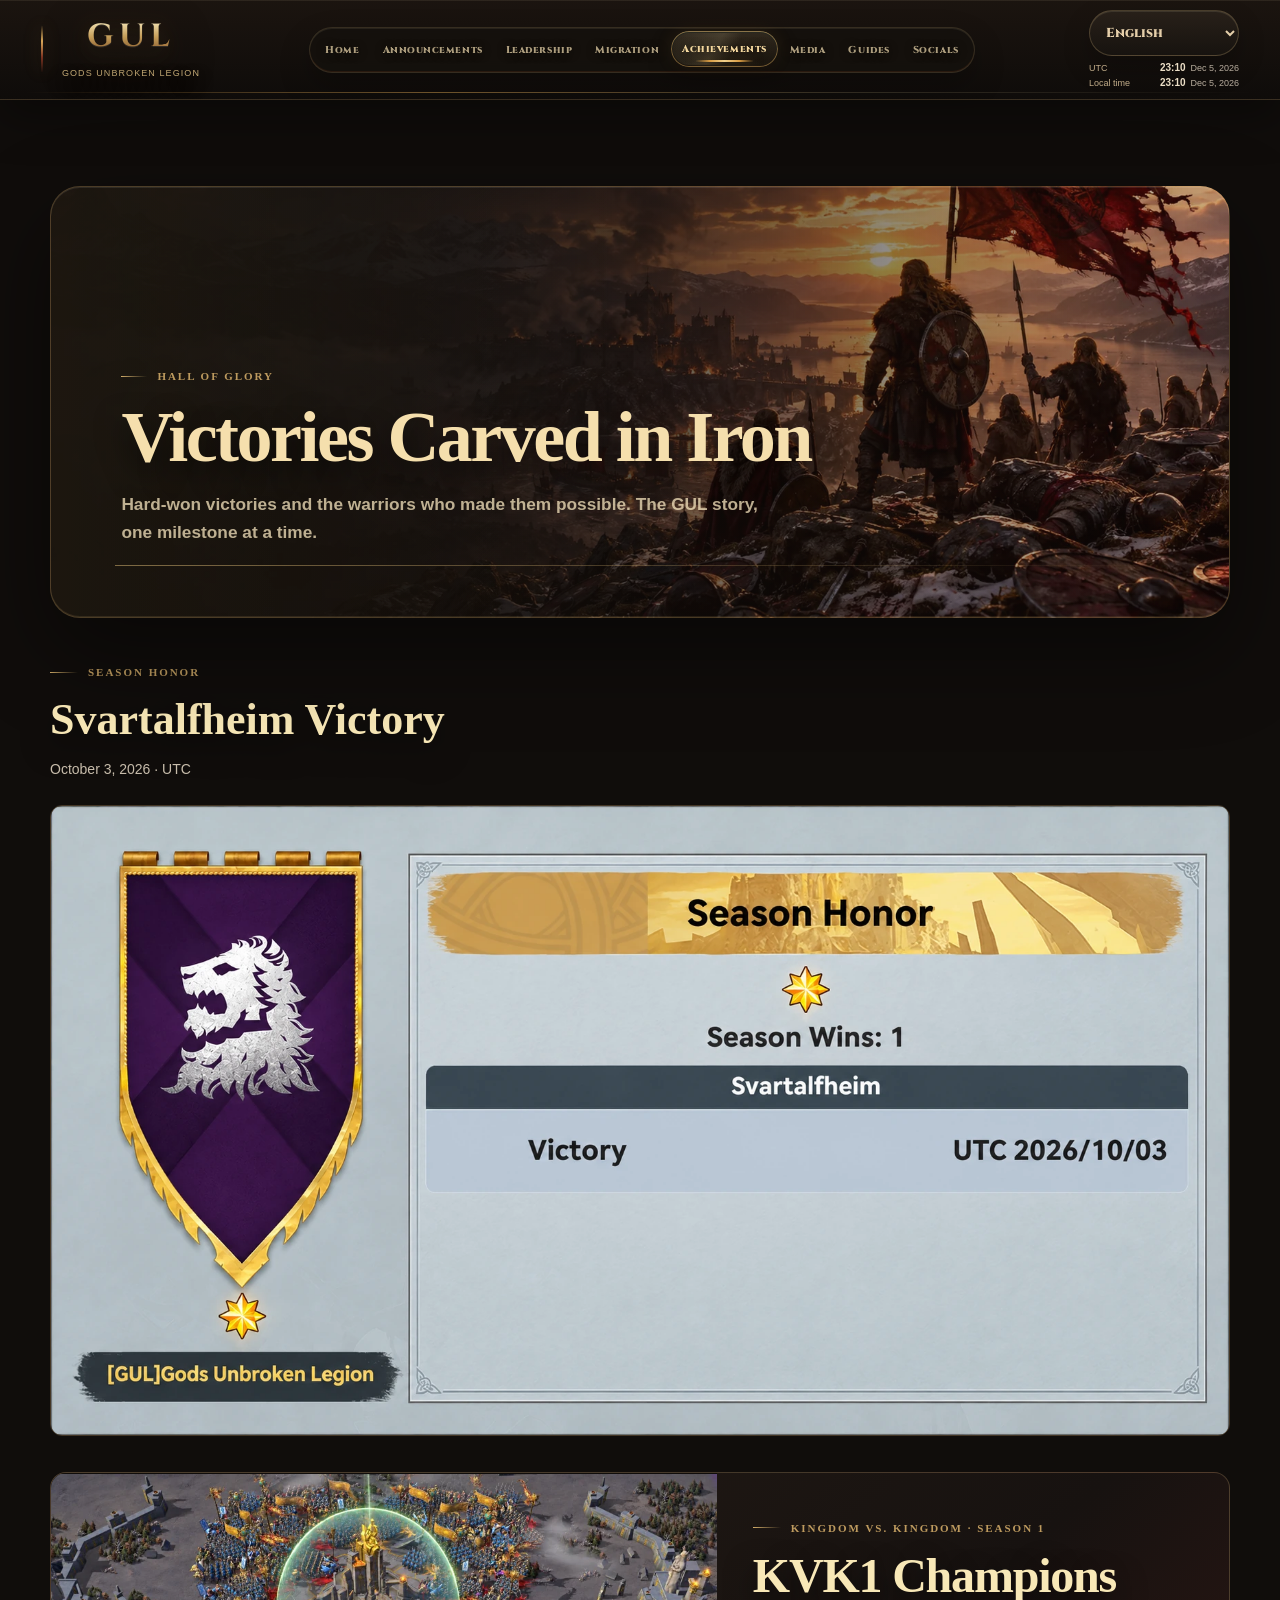
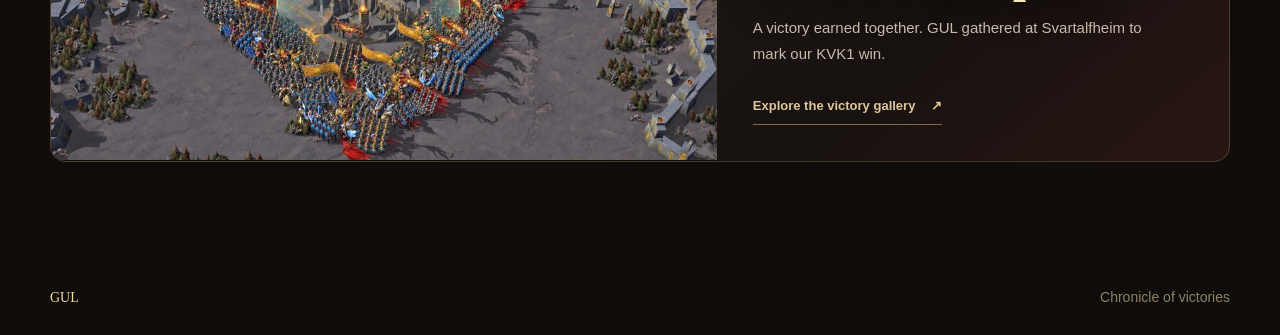
==== commit 2ed94c10: "Website overhaul" ====
--- a/achievements.html
+++ b/achievements.html
@@ -1,6 +1,7 @@
 <!doctype html>
 <html lang="ru">
   <head>
+    <script>document.documentElement.classList.add("guild-page-loading")</script>
     <meta charset="utf-8">
     <meta name="viewport" content="width=device-width, initial-scale=1">
     <meta name="description" content="Победы, рекорды, сезонные результаты и важные даты гильдии Viking Rise.">
@@ -13,9 +14,11 @@
     <link rel="stylesheet" href="styles.css?finalHallLogo=1791290001">
   <link rel="preload" as="image" href="assets/section-achievements.webp" fetchpriority="high"><link rel="stylesheet" href="desktop-performance.css">
     <link rel="stylesheet" href="guild-clock-top.css?v=20261107">
-    <link rel="stylesheet" href="brand-theme.css?v=20261107">
+    <link rel="stylesheet" href="brand-theme.css?v=20261108-ready">
     <link rel="stylesheet" href="section-layout.css?v=20261107">
     <link rel="stylesheet" href="victory-gallery.css?v=1">
+    <link rel="stylesheet" href="responsive-polish.css?v=1">
+  <link rel="stylesheet" href="https://fonts.googleapis.com/css2?family=Cinzel:wght@700&display=swap">
   </head>
   <body class="achievements-page"><div class="scene-loading" role="status" aria-label="Loading"><div class="loading-toast" aria-hidden="true"><div class="toast-mug mug-left"><img src="assets/viking-tankard.webp" alt="" width="100" height="100"></div><div class="toast-mug mug-right"><img src="assets/viking-tankard.webp" alt="" width="100" height="100"></div><div class="toast-foam"><i></i><i></i><i></i><i></i></div></div><strong>Pouring the ale.</strong><span class="loading-quip">Saving you a seat.</span><span class="loading-small">Preparing the hall for your arrival</span></div>
     <header class="site-header">
@@ -39,14 +42,42 @@
         </div>
       </section>
 
+      <section class="season-honor-record" aria-labelledby="season-honor-title">
+        <div><span class="page-kicker">Season Honor</span><h2 id="season-honor-title">Svartalfheim Victory</h2><p>October 3, 2026 · UTC</p></div>
+        <a href="media.html?album=kvk1#kvk1" aria-label="View the season honor record in the KVK1 album"><img src="assets/kvk1/season-honor.webp" alt="GUL Season Honor: one season win in Svartalfheim, Victory, October 3 2026 UTC"></a>
+      </section>
       <section class="victory-achievement" id="kvk1" aria-labelledby="kvk-achievement-title">
-        <a class="victory-achievement-photo" href="media.html?album=kvk1#kvk1" aria-label="View the KVK1 victory gallery"><img src="assets/kvk1/team-05-preview.webp" alt="GUL troops gathered around Eternal City after their KVK1 win" loading="lazy" decoding="async"></a>
-        <div class="victory-achievement-copy"><span class="page-kicker">Kingdom vs. Kingdom · Season 1</span><h2 id="kvk-achievement-title">KVK1 Champions</h2><p>A victory earned together. GUL gathered at Eternal City to mark our KVK1 win.</p><a class="victory-text-link" href="media.html?album=kvk1#kvk1">Explore the victory gallery <span aria-hidden="true">↗</span></a></div>
+        <a class="victory-achievement-photo" href="media.html?album=kvk1#kvk1" aria-label="View the KVK1 victory gallery"><img src="assets/kvk1/team-05-preview.webp" alt="GUL troops gathered around Svartalfheim after their KVK1 win" loading="lazy" decoding="async"></a>
+        <div class="victory-achievement-copy"><span class="page-kicker">Kingdom vs. Kingdom · Season 1</span><h2 id="kvk-achievement-title">KVK1 Champions</h2><p>A victory earned together. GUL gathered at Svartalfheim to mark our KVK1 win.</p><a class="victory-text-link" href="media.html?album=kvk1#kvk1">Explore the victory gallery <span aria-hidden="true">↗</span></a></div>
       </section>
     </main>
     <footer class="site-footer"><span>GUL</span><span>Летопись побед</span></footer>
     <script src="languages.js"></script><script src="script.js?sitewideMobile=1791261601"></script>
-  <script src="page-transitions.js"></script><script src="background-preload.js"></script>
+  <script src="page-transitions.js?v=5"></script><script src="background-preload.js?v=6"></script>
     <script src="guild-clock-top.js?v=20261107" defer></script>
   </body>
 </html>
+
+
+
+
+
+
+
+
+
+
+
+
+
+
+
+
+
+
+
+
+
+
+
+
--- a/brand-theme.css
+++ b/brand-theme.css
@@ -45,3 +45,54 @@
   background-color:#211914 !important;
   border-color:rgba(197,169,117,.22) !important;
 }
+/* Shared guild lockup: consistent alignment and readable subtitle on every page. */
+body .site-header .brand::before {
+  top:50% !important;
+  bottom:auto !important;
+  height:48px !important;
+  transform:translateY(-50%) !important;
+}
+body .site-header .brand > span {
+  display:flex !important;
+  flex-direction:column !important;
+  align-items:center !important;
+  gap:5px !important;
+}
+body .site-header .brand small.brand-full-name {
+  display:block !important;
+  color:#c8ad78 !important;
+  font-family:"Segoe UI",Arial,sans-serif !important;
+  font-size:9px !important;
+  font-weight:500 !important;
+  line-height:1.4 !important;
+  letter-spacing:.12em !important;
+  text-transform:uppercase !important;
+  white-space:nowrap !important;
+}
+/* A restrained carved-letter wordmark shared by every page. */
+body .site-header .brand.brand strong {
+  font-family:"Cinzel",Georgia,serif !important;
+  font-weight:700 !important;
+  letter-spacing:.16em !important;
+  line-height:1.15 !important;
+  font-variant:normal !important;
+}
+/* Hide the arrival toast before first paint on subsequent page visits. */
+
+/* Keep unfinished content covered, then reveal one settled layout. */
+html.guild-page-loading:not(.guild-page-ready) body > main { visibility:hidden; }
+html.guild-page-loading .scene-loading {
+  background:#100d0b !important;
+  transition:opacity 180ms ease-out !important;
+}
+html.guild-page-ready body > main {
+  animation:guild-ready-slide 280ms cubic-bezier(.23,1,.32,1) both;
+}
+@keyframes guild-ready-slide {
+  from { transform:translateX(18px); }
+  to { transform:translateX(0); }
+}
+@media(prefers-reduced-motion:reduce) {
+  html.guild-page-ready body > main { animation:none !important; }
+  html.guild-page-loading .scene-loading { transition:none !important; }
+}
--- a/victory-gallery.css
+++ b/victory-gallery.css
@@ -1,4 +1,9 @@
 .victory-album { margin-top:48px; scroll-margin-top:110px; }
+.season-honor-record { margin-top:36px; }
+.season-honor-record h2 { margin:14px 0; color:#ead6ad; font:700 clamp(28px,4vw,44px)/1.1 Georgia,serif; }
+.season-honor-record p { color:#c7bcab; font:14px/1.6 "Segoe UI",Arial,sans-serif; }
+.season-honor-record a { display:block; margin-top:24px; }
+.season-honor-record img { display:block; width:100%; height:auto; border:1px solid #80674577; border-radius:12px; }
 .victory-browser { margin-top:36px; scroll-margin-top:110px; }
 body [data-media-view][hidden] { display:none !important; }
 .victory-browser > h2 { color:#ead6ad; font:700 38px Georgia,serif; margin:24px 0; }
@@ -15,12 +20,12 @@
 .victory-album-heading p,.victory-achievement-copy p { margin:0; max-width:48ch; color:#c7bcab; font:15px/1.7 "Trebuchet MS","Segoe UI",sans-serif; }
 body .victory-text-link { display:inline-flex; align-items:center; gap:16px; padding:8px 0; color:#dec69b; border-bottom:1px solid #806745; font:600 13px/1.5 "Segoe UI",Arial,sans-serif; text-decoration:none; }
 body .victory-text-link:hover { color:#fff0ce; border-color:#dec69b; }
-.victory-photo-grid { display:grid; grid-template-columns:repeat(2,minmax(0,1fr)); gap:28px; }
+.victory-photo-grid { display:grid; grid-template-columns:repeat(3,minmax(0,1fr)); gap:24px; }
 .victory-photo { margin:0; min-width:0; }
-.victory-photo-featured { grid-column:1 / -1; }
+.victory-photo-featured { grid-column:auto; }
 .victory-photo a { position:relative; display:block; overflow:hidden; border:1px solid rgba(197,169,117,.27); border-radius:12px; background:#100d0b; }
-.victory-photo img { display:block; width:100%; height:auto; aspect-ratio:1.75; object-fit:contain; }
-.victory-photo-featured img { aspect-ratio:2.327; }
+.victory-photo img { display:block; width:100%; height:auto; aspect-ratio:16 / 9; object-fit:contain; }
+.victory-photo-featured img { aspect-ratio:16 / 9; }
 .victory-photo-open { position:absolute; right:14px; bottom:14px; padding:7px 10px; border:1px solid #9a805255; border-radius:4px; background:#100d0be8; color:#ead6ad; font:11px "Segoe UI",Arial,sans-serif; }
 .victory-photo a:hover { border-color:#bd9a60; }
 .victory-photo a:focus-visible,.victory-text-link:focus-visible { outline:2px solid #e5c58b; outline-offset:5px; }
--- a/responsive-polish.css
+++ b/responsive-polish.css
@@ -0,0 +1,94 @@
+/* Shared device refinements; preserve the established hall artwork and layout. */
+body:not(.language-gate) main.page { min-width:0; }
+body.home-overhaul > main { overflow-x:clip; }
+body.home-overhaul .hero.harbor-hero.battlefield-hero { max-width:100% !important; width:100% !important; margin-left:0 !important; margin-right:0 !important; }
+body:not(.language-gate) :is(input,select,textarea) { max-width:100%; }
+body:not(.language-gate) :is(.victory-album-heading,.victory-achievement-copy,.guide-section,.officer-card) { min-width:0; overflow-wrap:break-word; }
+body:not(.language-gate) :is(.contact-message-button,.contact-card-back,.contact-card-option,.guide-button,.victory-viewer button) { min-height:44px; }
+body:not(.language-gate) :is(.guide-table-wrap,.top-nav) { overscroll-behavior-x:contain; }
+@media(max-width:1100px) {
+  body:not(.language-gate) .site-header .top-nav a { min-height:44px !important; display:inline-flex !important; align-items:center; justify-content:center; padding:10px 13px !important; font-size:11px !important; }
+  body:not(.language-gate) .site-header .top-nav { scroll-padding-inline:16px; }
+}
+@media(min-width:601px) and (max-width:1000px) {
+  body.leadership-overhaul .leadership-officer-grid { grid-template-columns:repeat(2,minmax(0,1fr)) !important; }
+  body .victory-achievement { grid-template-columns:1fr; }
+  body .victory-achievement-copy { padding:30px; }
+}
+@media(max-width:600px) {
+  body:not(.language-gate) main :is(input,select,textarea) { font-size:16px !important; min-height:44px; }
+  body:not(.language-gate) .site-header select { min-height:44px !important; }
+  body.leadership-overhaul .contact-card-view { padding-top:48px; padding-bottom:16px; }
+  body.leadership-overhaul .contact-card-back { top:3px; }
+  body.leadership-overhaul .contact-card-option { min-height:44px; }
+  body .victory-photo img { width:100%; height:auto; }
+  body .guide-table-wrap { max-width:100%; }
+}
+@media(hover:hover) and (pointer:fine) {
+  body .contact-message-button:hover { border-color:#e5d0a6; }
+}
+/* Keep the masthead compact and balanced across small screens and tablets. */
+@media(max-width:1100px) {
+  body:not(.language-gate) .site-header.site-header {
+    display:grid !important;
+    grid-template-columns:minmax(0,1fr) 150px !important;
+    grid-template-rows:auto auto !important;
+    gap:10px 12px !important;
+    align-items:center !important;
+    padding:10px 12px !important;
+  }
+  body:not(.language-gate) .site-header.site-header .brand {
+    grid-column:1 !important;
+    grid-row:1 !important;
+    justify-self:start !important;
+    width:auto !important;
+    min-width:0 !important;
+    padding:5px 0 5px 12px !important;
+    margin:0 !important;
+  }
+  body:not(.language-gate) .site-header.site-header .language-switcher {
+    grid-column:2 !important;
+    grid-row:1 !important;
+    width:150px !important;
+    min-width:0 !important;
+    margin:0 !important;
+    justify-self:end !important;
+  }
+  body:not(.language-gate) .site-header.site-header .guild-clock { min-width:0 !important; }
+  body:not(.language-gate) .site-header.site-header .top-nav {
+    grid-column:1 / -1 !important;
+    grid-row:2 !important;
+    width:100% !important;
+    max-width:100% !important;
+    min-width:0 !important;
+    margin:0 !important;
+    overflow-x:auto !important;
+    flex-wrap:nowrap !important;
+    justify-content:flex-start !important;
+  }
+  body:not(.language-gate) .site-header.site-header .top-nav a { flex-shrink:0 !important; }
+}
+@media(max-width:360px) {
+  body:not(.language-gate) .site-header.site-header {
+    grid-template-columns:minmax(0,1fr) 138px !important;
+    padding:8px !important;
+    column-gap:8px !important;
+  }
+  body:not(.language-gate) .site-header.site-header .language-switcher { width:138px !important; }
+  body:not(.language-gate) .site-header.site-header .brand strong { font-size:28px !important; }
+  body:not(.language-gate) .site-header.site-header .brand small.brand-full-name { font-size:7px !important; letter-spacing:.08em !important; }
+  body .build-commander-portraits { gap:16px; }
+  body .build-hero-frame { width:80px; height:80px; }
+  body .build-hero-art { width:96px; height:96px; transform:scale(.833333); transform-origin:top left; }
+}
+@media(max-width:700px) {
+  body:not(.language-gate) .site-footer { flex-wrap:wrap; gap:12px; }
+  body:not(.language-gate) main :is(.social-card,.guide-section,.notice-panel) { min-width:0; }
+  body:not(.language-gate) main :is(h1,h2,h3,p,a) { overflow-wrap:break-word; }
+}
+@media(max-width:360px) {
+  body:not(.language-gate) .announcement-hero.announcement-hero h1 {
+    font-size:clamp(24px,7.5vw,27px) !important;
+    letter-spacing:0 !important;
+  }
+}
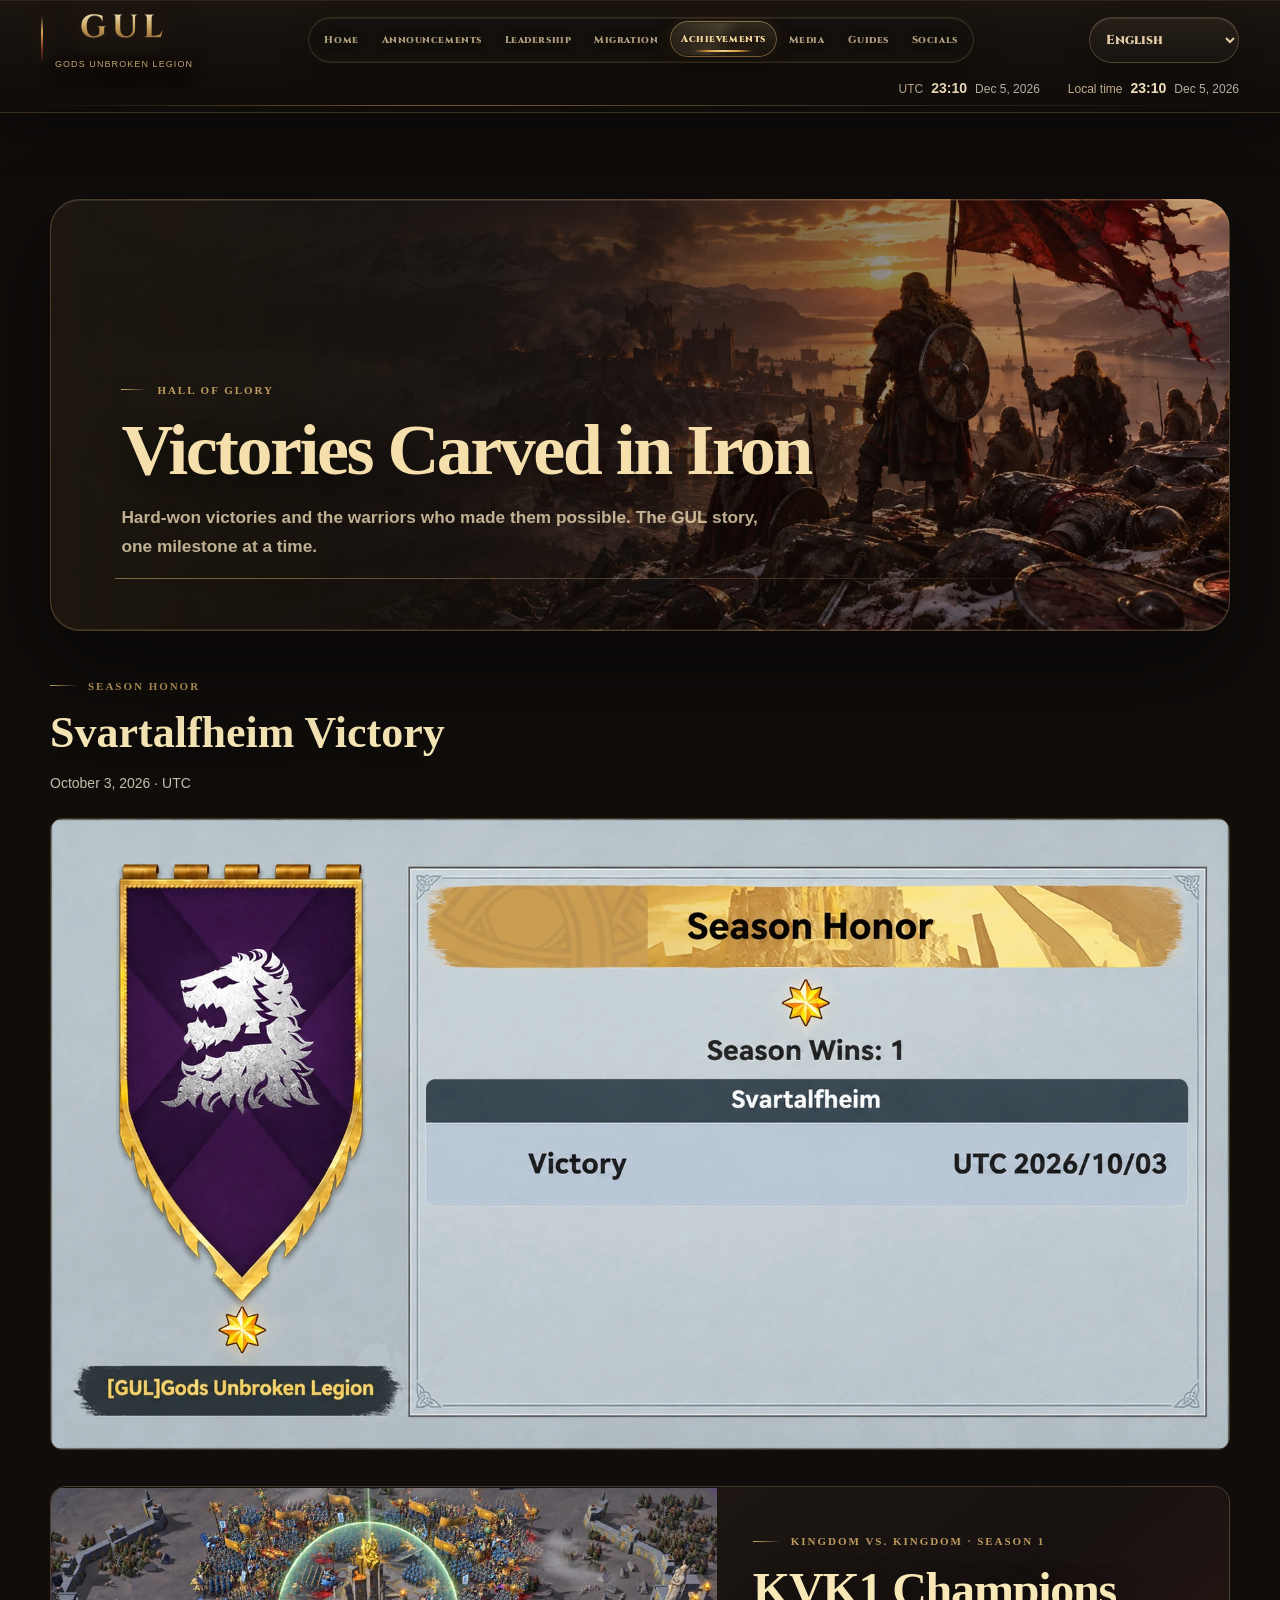
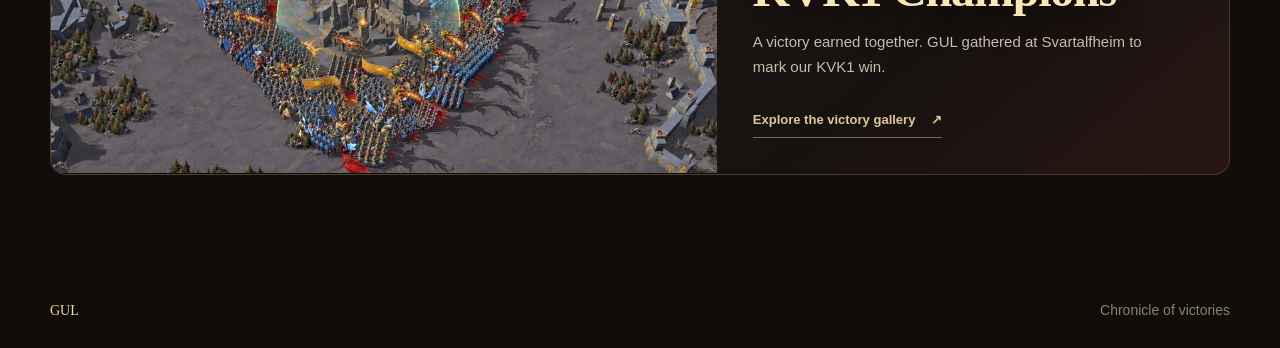
==== commit 88a01515: "Clock update" ====
--- a/achievements.html
+++ b/achievements.html
@@ -13,11 +13,11 @@
     <link rel="icon" type="image/png" href="assets/guild-logo-source.webp">
     <link rel="stylesheet" href="styles.css?finalHallLogo=1791290001">
   <link rel="preload" as="image" href="assets/section-achievements.webp" fetchpriority="high"><link rel="stylesheet" href="desktop-performance.css">
-    <link rel="stylesheet" href="guild-clock-top.css?v=20261107">
-    <link rel="stylesheet" href="brand-theme.css?v=20261108-ready">
+    <link rel="stylesheet" href="guild-clock-top.css?v=20261108-header2">
+    <link rel="stylesheet" href="brand-theme.css?v=20261108-header2">
     <link rel="stylesheet" href="section-layout.css?v=20261107">
     <link rel="stylesheet" href="victory-gallery.css?v=1">
-    <link rel="stylesheet" href="responsive-polish.css?v=1">
+    <link rel="stylesheet" href="responsive-polish.css?v=20261108-header2">
   <link rel="stylesheet" href="https://fonts.googleapis.com/css2?family=Cinzel:wght@700&display=swap">
   </head>
   <body class="achievements-page"><div class="scene-loading" role="status" aria-label="Loading"><div class="loading-toast" aria-hidden="true"><div class="toast-mug mug-left"><img src="assets/viking-tankard.webp" alt="" width="100" height="100"></div><div class="toast-mug mug-right"><img src="assets/viking-tankard.webp" alt="" width="100" height="100"></div><div class="toast-foam"><i></i><i></i><i></i><i></i></div></div><strong>Pouring the ale.</strong><span class="loading-quip">Saving you a seat.</span><span class="loading-small">Preparing the hall for your arrival</span></div>
@@ -52,9 +52,9 @@
       </section>
     </main>
     <footer class="site-footer"><span>GUL</span><span>Летопись побед</span></footer>
-    <script src="languages.js"></script><script src="script.js?sitewideMobile=1791261601"></script>
+    <script src="languages.js"></script><script src="script.js?v=20261108-header2"></script>
   <script src="page-transitions.js?v=5"></script><script src="background-preload.js?v=6"></script>
-    <script src="guild-clock-top.js?v=20261107" defer></script>
+    <script src="guild-clock-top.js?v=20261108-header2" defer></script>
   </body>
 </html>
 
--- a/guild-clock-top.css
+++ b/guild-clock-top.css
@@ -1,8 +1,37 @@
-body:not(.language-gate) .site-header .language-switcher { display:flex !important; flex-direction:column !important; gap:6px !important; align-items:stretch; }
-.site-header .guild-clock { position:relative; width:100%; padding:0; margin:0; color:#e4d3b4; background:none; border:0; box-shadow:none; }
-.guild-clock-inner,.guild-clock-times { display:grid; width:100%; gap:3px; padding:0; margin:0; border:0; background:none; box-shadow:none; }
-.guild-clock-face { display:grid; grid-template-columns:1fr auto auto; gap:5px; align-items:baseline; }
-.guild-clock-label { color:#c2ad8a; font:500 9px "Segoe UI",Arial,sans-serif; white-space:nowrap; }
-.guild-clock-face [data-clock-value] { font:600 10px "Segoe UI",Arial,sans-serif; font-variant-numeric:tabular-nums; color:#ecdfc7; line-height:1.2; }
-.guild-clock-face .guild-clock-date { font:9px "Segoe UI",Arial,sans-serif; color:#b8ad9e; white-space:nowrap; }
-@media(max-width:600px) { .site-header .guild-clock { min-width:150px; } }
+/* Guild time has its own header row, separate from language selection. */
+body:not(.language-gate) .site-header.site-header {
+  display:grid !important;
+  grid-template-columns:auto minmax(0,1fr) auto !important;
+  gap:8px 24px !important;
+  align-items:center !important;
+}
+body:not(.language-gate) .site-header.site-header .brand { grid-column:1 !important; grid-row:1 !important; }
+body:not(.language-gate) .site-header.site-header .top-nav { grid-column:2 !important; grid-row:1 !important; justify-self:center; }
+body:not(.language-gate) .site-header.site-header .language-switcher { grid-column:3 !important; grid-row:1 !important; }
+body:not(.language-gate) .site-header.site-header > .guild-clock {
+  grid-column:1 / -1;
+  grid-row:2;
+  width:100%;
+  min-width:0 !important;
+  padding:2px 0 6px;
+  margin:0;
+  color:#e4d3b4;
+  background:none;
+  border:0;
+  box-shadow:none;
+}
+.guild-clock-inner { width:100%; }
+.guild-clock-times { display:flex; justify-content:flex-end; flex-wrap:wrap; gap:12px 28px; }
+.guild-clock-face { display:grid; grid-template-columns:auto auto auto; align-items:baseline; gap:8px; }
+body .site-header .guild-clock-label { color:#c2ad8a; font:500 12px "Segoe UI",Arial,sans-serif !important; white-space:nowrap; }
+body .site-header .guild-clock-face [data-clock-value] { color:#f0dfbd; font:600 14px "Segoe UI",Arial,sans-serif !important; font-variant-numeric:tabular-nums; }
+body .site-header .guild-clock-date { color:#b8ad9e; font:12px "Segoe UI",Arial,sans-serif !important; white-space:nowrap; }
+@media(max-width:1100px) {
+  body:not(.language-gate) .site-header.site-header > .guild-clock { grid-row:3; padding:3px 4px; }
+  .guild-clock-times { justify-content:center; }
+}
+@media(max-width:600px) {
+  .guild-clock-times { display:grid; grid-template-columns:repeat(2,minmax(0,1fr)); gap:12px; }
+  .guild-clock-face { grid-template-columns:auto auto; justify-content:center; column-gap:8px; row-gap:3px; }
+  body .site-header .guild-clock-date { grid-column:1 / -1; text-align:center; font-size:11px !important; }
+}
--- a/brand-theme.css
+++ b/brand-theme.css
@@ -95,4 +95,20 @@
 @media(prefers-reduced-motion:reduce) {
   html.guild-page-ready body > main { animation:none !important; }
   html.guild-page-loading .scene-loading { transition:none !important; }
-}+}@font-face {
+  font-family:"GUL Cinzel";
+  src:url('assets/fonts/cinzel-700.ttf') format('truetype');
+  font-weight:700;
+  font-style:normal;
+  font-display:block;
+}
+body:not(.language-gate) .site-header .brand.brand strong {
+  font-family:"GUL Cinzel",Georgia,serif !important;
+  font-weight:700 !important;
+}
+body:not(.language-gate) .site-header .brand.brand::before {
+  top:50% !important;
+  bottom:auto !important;
+  height:48px !important;
+  transform:translateY(-50%) !important;
+}
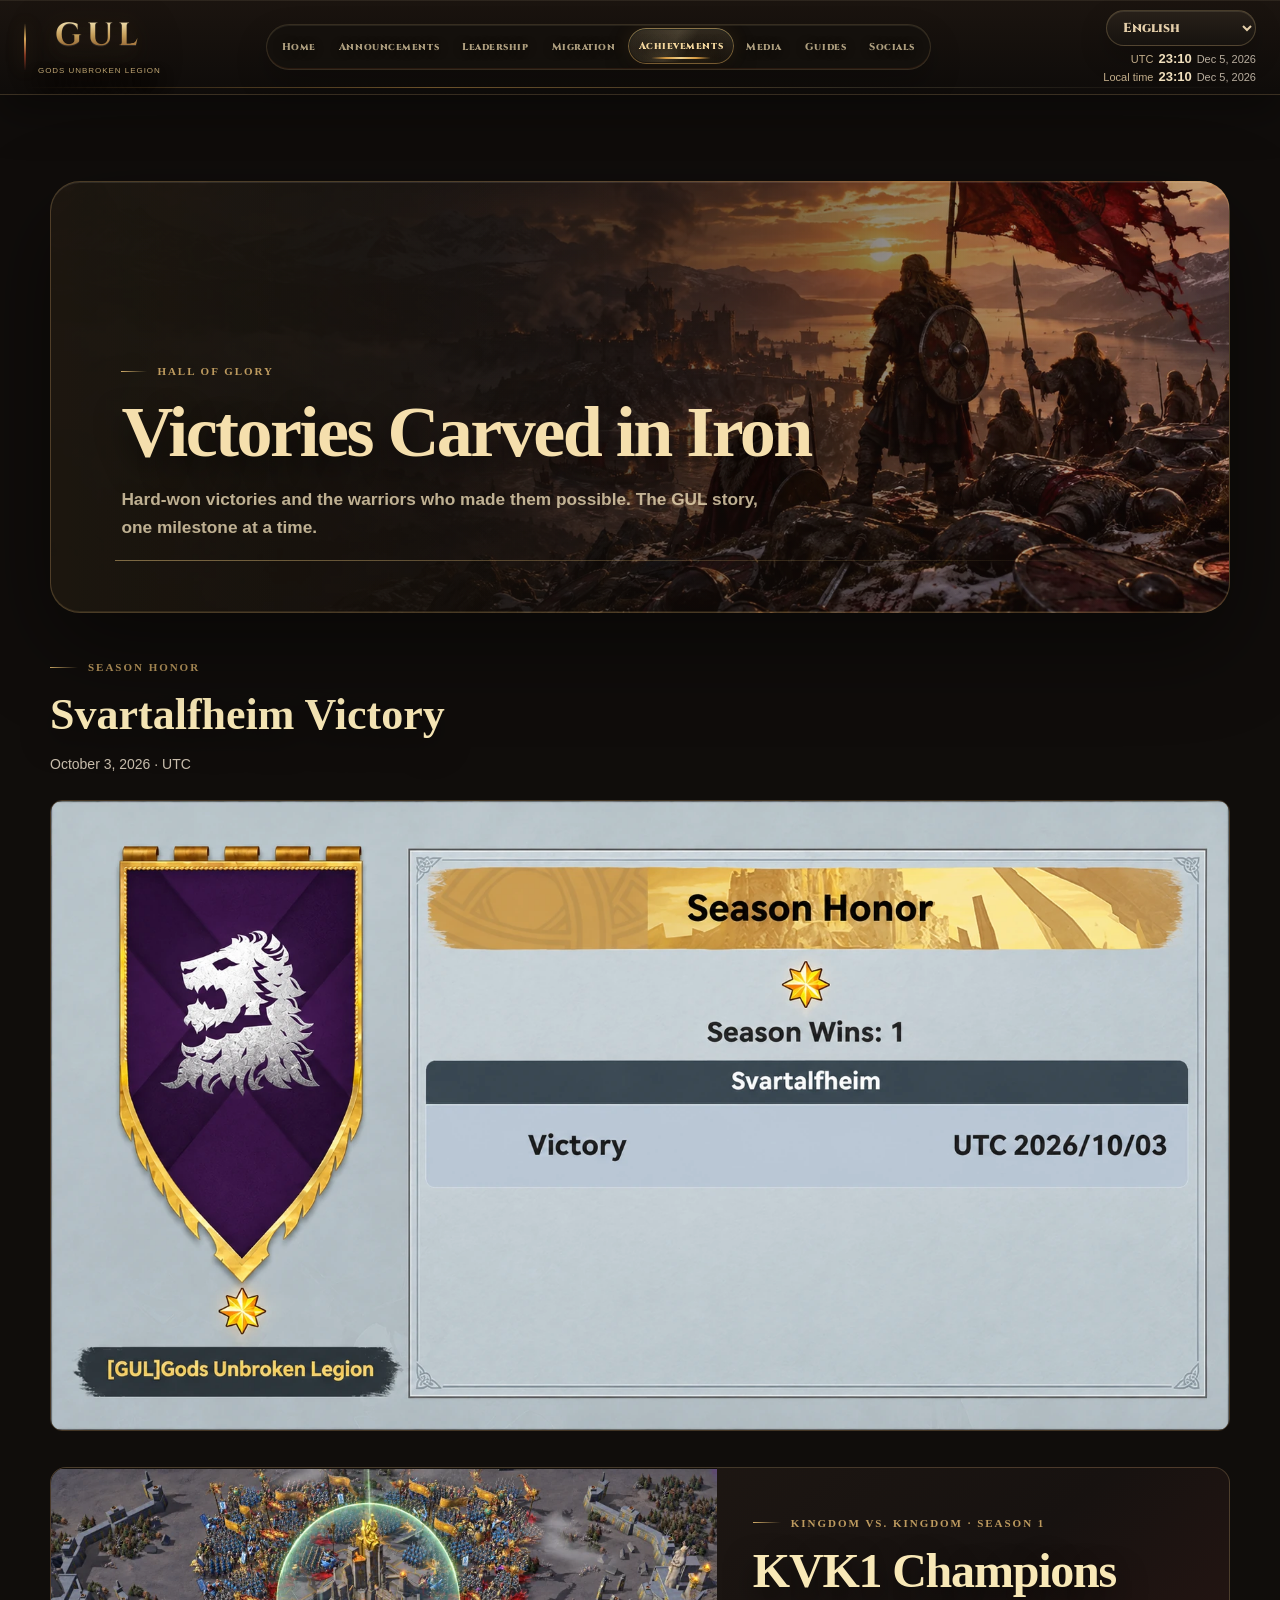
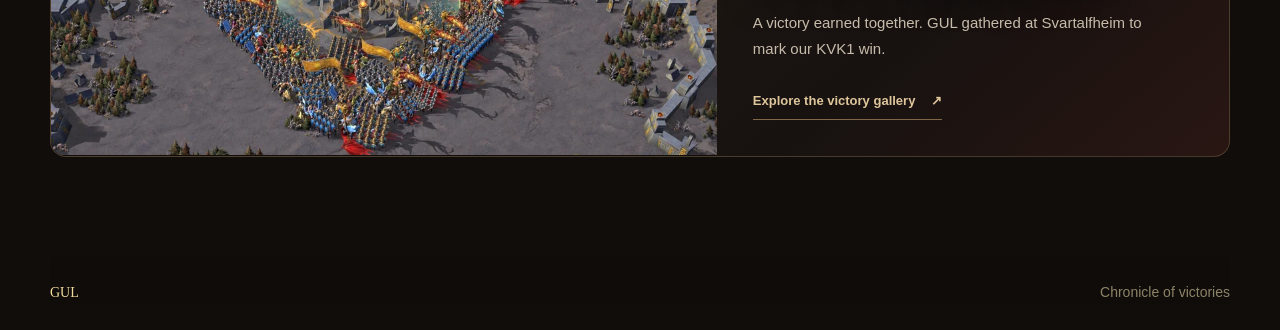
==== commit 278dab64: "top bar update" ====
--- a/achievements.html
+++ b/achievements.html
@@ -13,11 +13,11 @@
     <link rel="icon" type="image/png" href="assets/guild-logo-source.webp">
     <link rel="stylesheet" href="styles.css?finalHallLogo=1791290001">
   <link rel="preload" as="image" href="assets/section-achievements.webp" fetchpriority="high"><link rel="stylesheet" href="desktop-performance.css">
-    <link rel="stylesheet" href="guild-clock-top.css?v=20261108-header2">
+    <link rel="stylesheet" href="guild-clock-top.css?v=20261108-compact">
     <link rel="stylesheet" href="brand-theme.css?v=20261108-header2">
     <link rel="stylesheet" href="section-layout.css?v=20261107">
     <link rel="stylesheet" href="victory-gallery.css?v=1">
-    <link rel="stylesheet" href="responsive-polish.css?v=20261108-header2">
+    <link rel="stylesheet" href="responsive-polish.css?v=20261108-devices">
   <link rel="stylesheet" href="https://fonts.googleapis.com/css2?family=Cinzel:wght@700&display=swap">
   </head>
   <body class="achievements-page"><div class="scene-loading" role="status" aria-label="Loading"><div class="loading-toast" aria-hidden="true"><div class="toast-mug mug-left"><img src="assets/viking-tankard.webp" alt="" width="100" height="100"></div><div class="toast-mug mug-right"><img src="assets/viking-tankard.webp" alt="" width="100" height="100"></div><div class="toast-foam"><i></i><i></i><i></i><i></i></div></div><strong>Pouring the ale.</strong><span class="loading-quip">Saving you a seat.</span><span class="loading-small">Preparing the hall for your arrival</span></div>
--- a/guild-clock-top.css
+++ b/guild-clock-top.css
@@ -35,3 +35,49 @@
   .guild-clock-face { grid-template-columns:auto auto; justify-content:center; column-gap:8px; row-gap:3px; }
   body .site-header .guild-clock-date { grid-column:1 / -1; text-align:center; font-size:11px !important; }
 }
+/* A compact desktop masthead: language and clock share the right-hand area. */
+@media(min-width:1101px) {
+  body:not(.language-gate) .site-header.site-header {
+    grid-template-columns:auto minmax(0,1fr) 340px !important;
+    grid-template-rows:auto auto !important;
+    column-gap:20px !important;
+    row-gap:3px !important;
+    padding:10px 24px !important;
+    min-height:0 !important;
+  }
+  body:not(.language-gate) .site-header.site-header .brand,
+  body:not(.language-gate) .site-header.site-header .top-nav { grid-row:1 / 3 !important; }
+  body:not(.language-gate) .site-header.site-header .language-switcher {
+    grid-column:3 !important;
+    grid-row:1 !important;
+    justify-self:end !important;
+  }
+  body:not(.language-gate) .site-header.site-header .language-switcher select {
+    min-height:36px !important;
+    height:36px !important;
+    padding-top:6px !important;
+    padding-bottom:6px !important;
+  }
+  body:not(.language-gate) .site-header.site-header > .guild-clock {
+    grid-column:3 !important;
+    grid-row:2 !important;
+    padding:2px 0 0 !important;
+  }
+  .guild-clock-times { gap:6px 18px; }
+  .guild-clock-face { column-gap:5px; }
+  body .site-header .guild-clock-label { font-size:11px !important; }
+  body .site-header .guild-clock-face [data-clock-value] { font-size:13px !important; }
+  body .site-header .guild-clock-date { font-size:11px !important; }
+}
+@media(min-width:1101px) and (max-width:1400px) {
+  body:not(.language-gate) .site-header.site-header { grid-template-columns:auto minmax(0,1fr) 220px !important; column-gap:12px !important; }
+  body:not(.language-gate) .site-header.site-header .guild-clock-times { gap:3px; flex-direction:column; align-items:flex-end; }
+}
+@media(min-width:1101px) {
+  body:not(.language-gate) .site-header.site-header .brand {
+    padding:0 0 0 14px !important;
+    align-self:center !important;
+  }
+  body:not(.language-gate) .site-header.site-header .brand strong { font-size:32px !important; }
+  body:not(.language-gate) .site-header.site-header .brand small.brand-full-name { font-size:8px !important; }
+}
--- a/responsive-polish.css
+++ b/responsive-polish.css
@@ -92,3 +92,18 @@
     letter-spacing:0 !important;
   }
 }
+/* Constrain the navigation within its grid column at intermediate widths. */
+body:not(.language-gate) .site-header.site-header .top-nav {
+  min-width:0 !important;
+  max-width:100% !important;
+  overflow-x:auto !important;
+  overscroll-behavior-x:contain;
+}
+body:not(.language-gate) .site-header.site-header .top-nav a { flex-shrink:0 !important; }
+/* Short landscape screens need room for the artwork and separated controls. */
+@media(max-height:500px) and (max-width:1100px) {
+  body:not(.language-gate) .site-header.site-header { position:relative !important; top:auto !important; }
+  body.home-overhaul.home-overhaul .hero.harbor-hero { min-height:650px !important; height:650px !important; }
+  body.home-overhaul.home-overhaul .home-welcome-line { top:auto !important; bottom:280px !important; }
+  body.home-overhaul.home-overhaul .home-scroll-cue { top:auto !important; bottom:24px !important; }
+}
